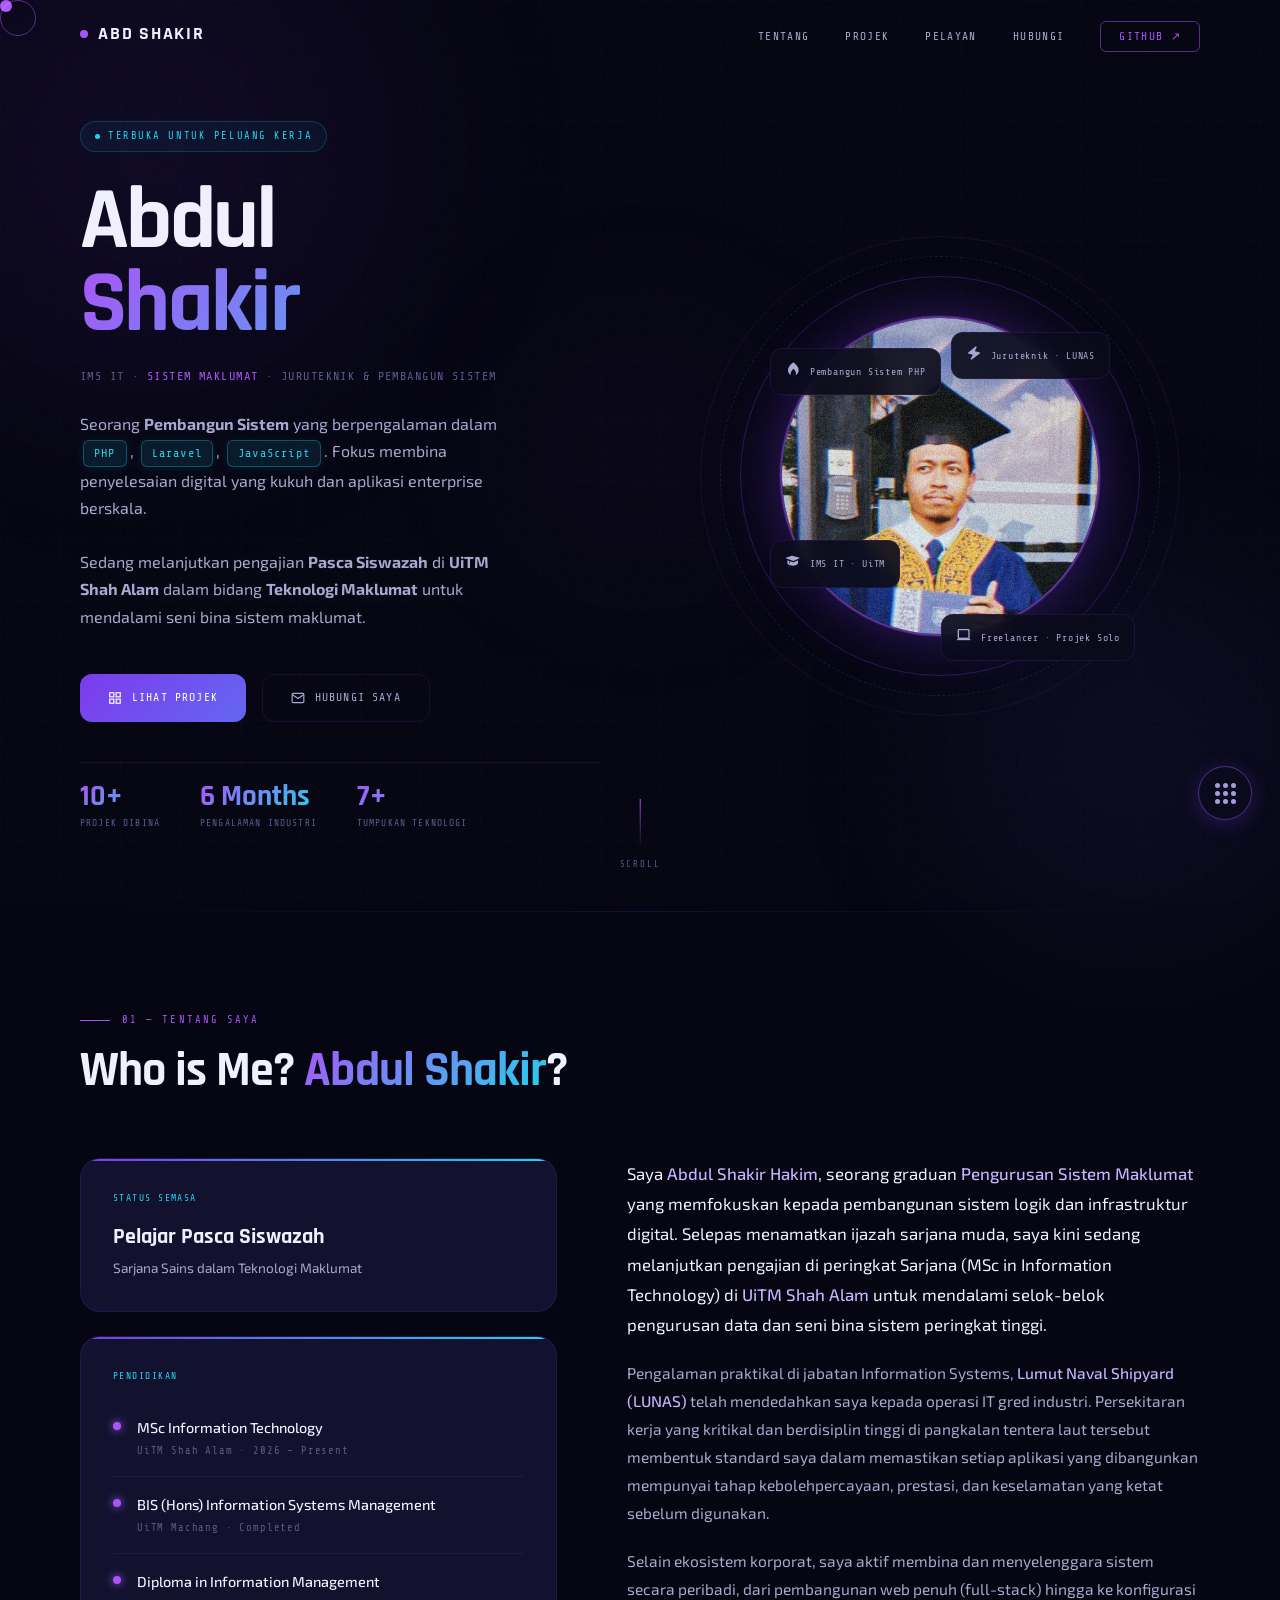
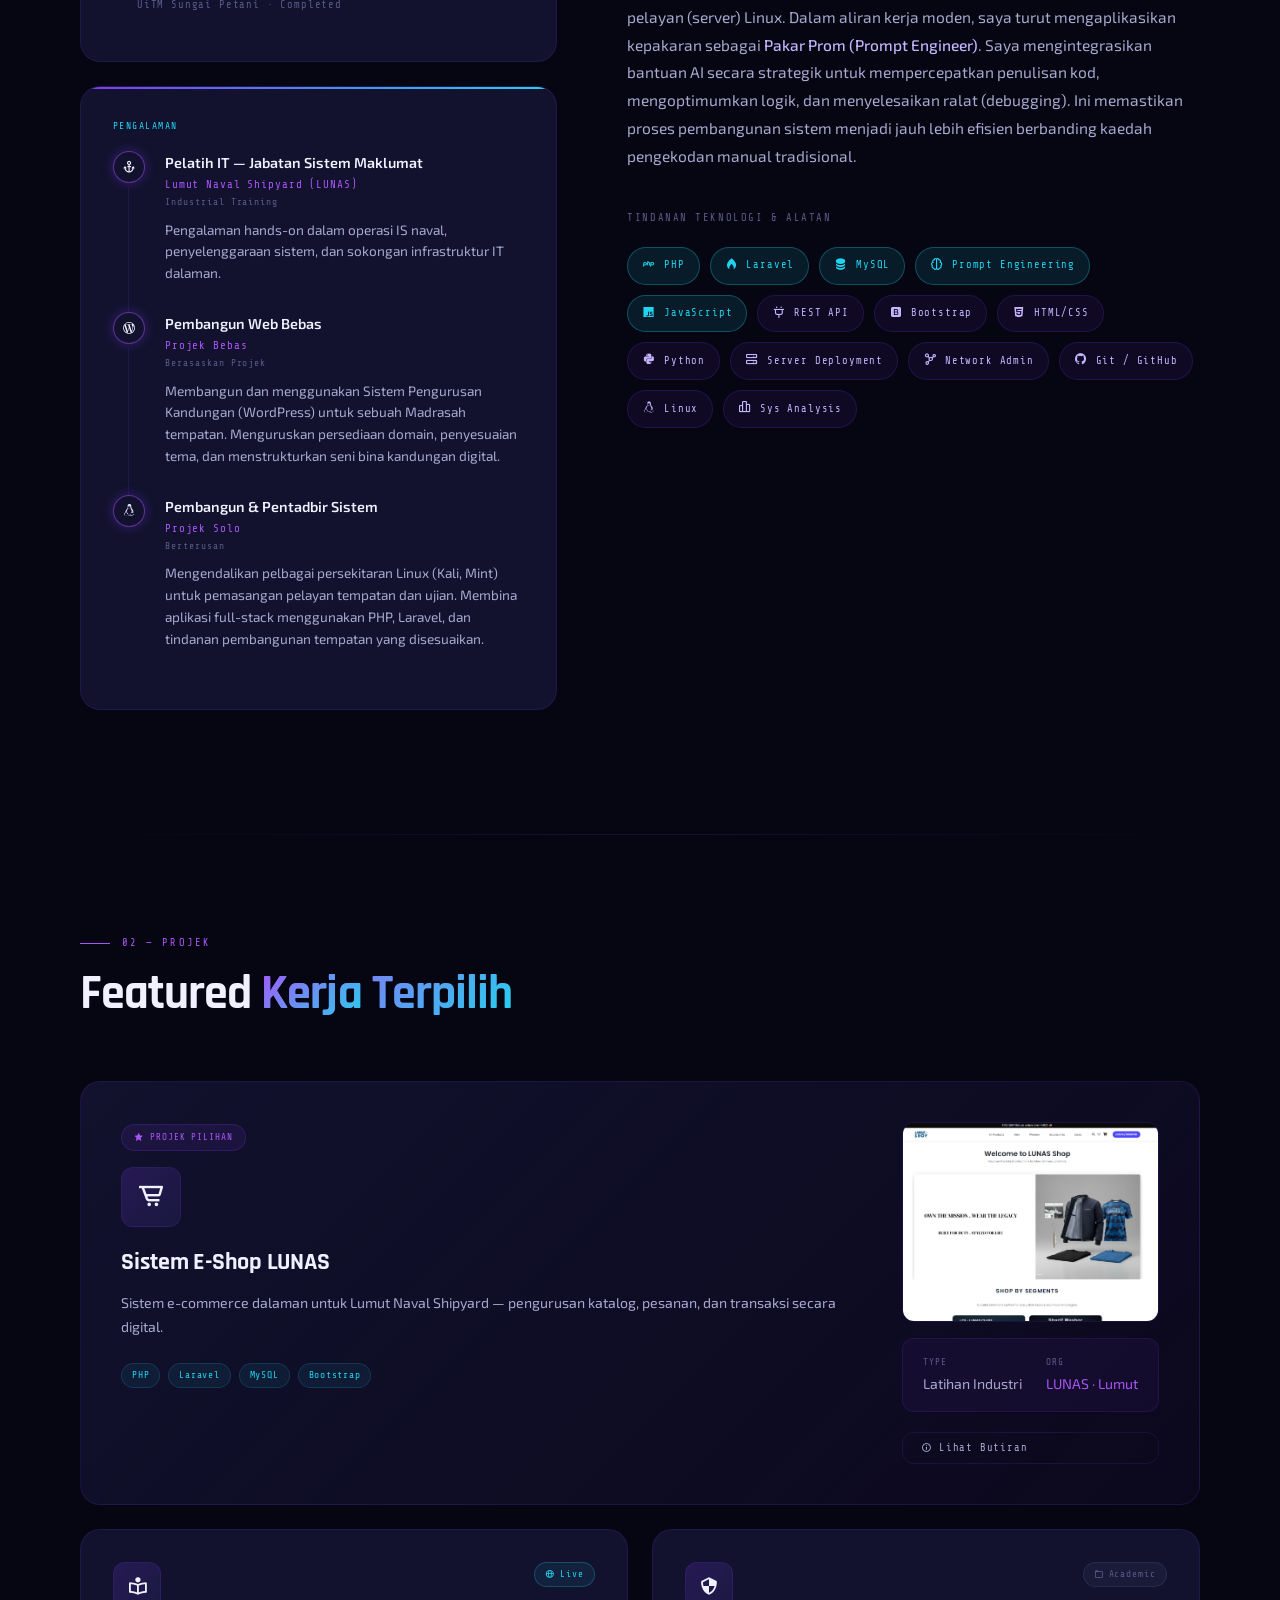
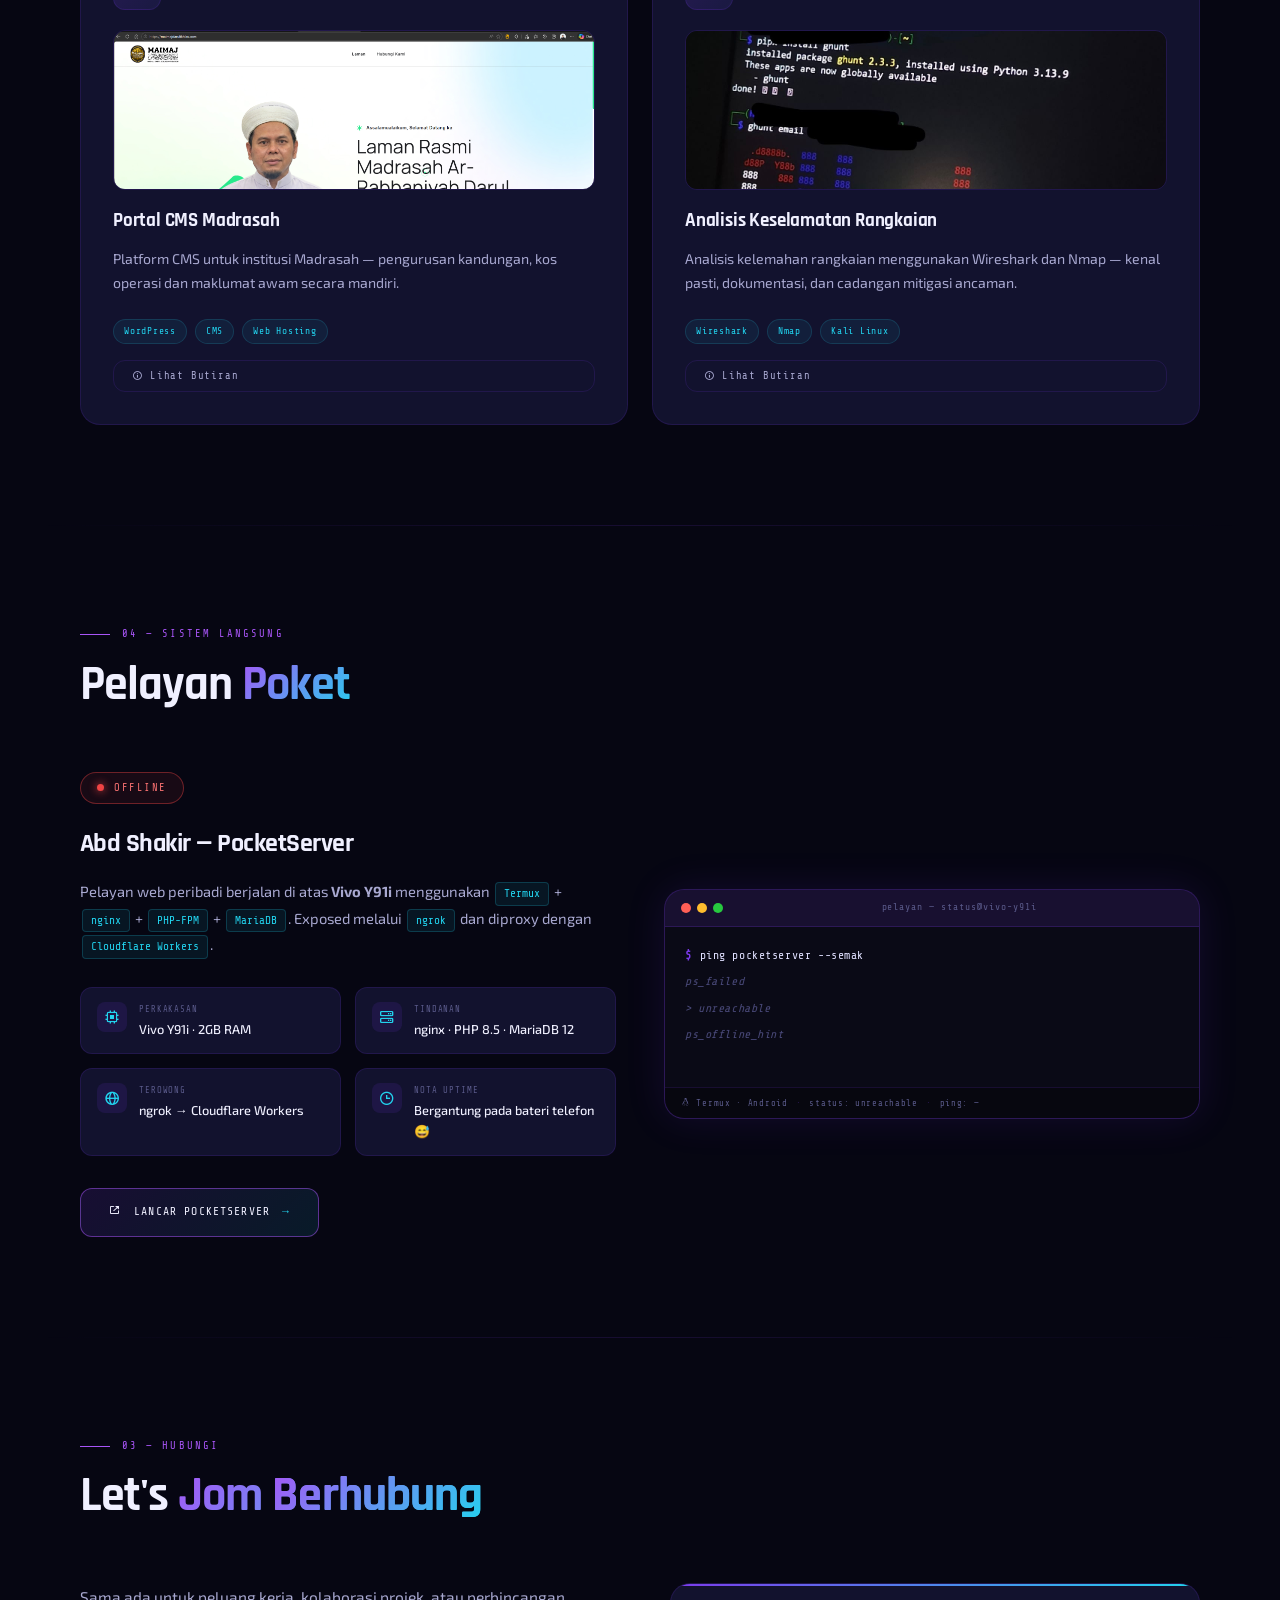
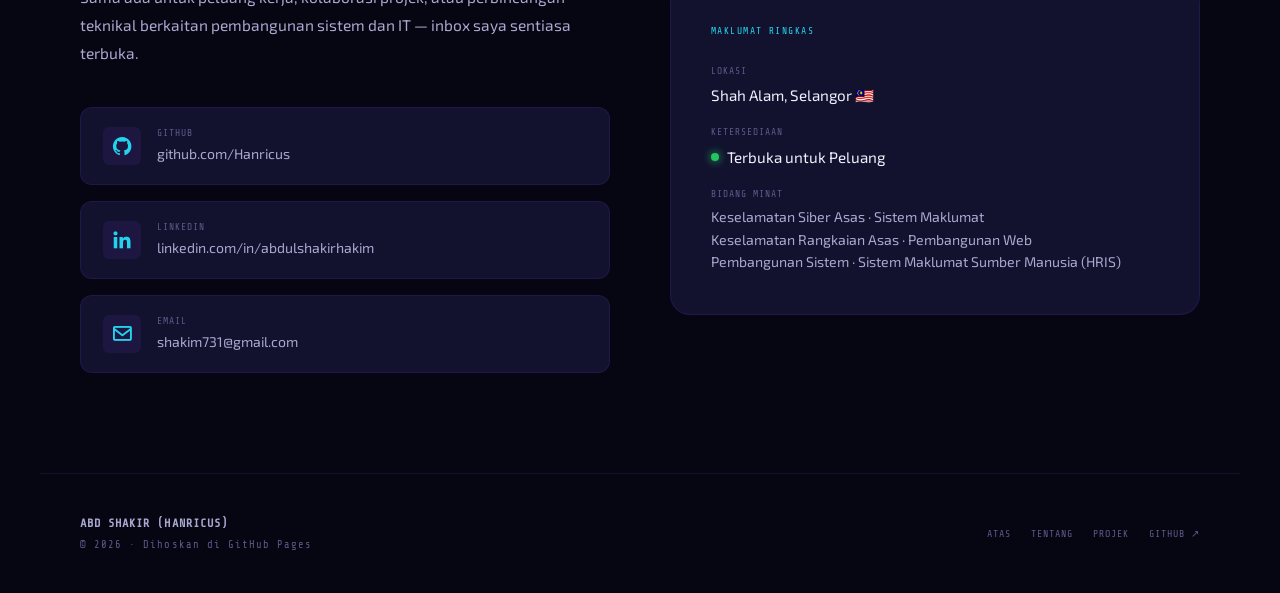
==== index - Copy.html @ 08332839 "at this point aku pun x tau dah HAHAHA" ====
<!DOCTYPE html>
<html lang="ms">
<head>
  <meta charset="UTF-8" />
  <meta name="viewport" content="width=device-width, initial-scale=1.0" />
  <meta name="description" content="Abd Shakir — MSc IT Graduate, Information Systems Management." />
  <meta name="theme-color" content="#7c3aed" />
  <title>Abd Shakir | Portfolio</title>

  <link rel="preconnect" href="https://fonts.googleapis.com" />
  <link rel="preconnect" href="https://fonts.gstatic.com" crossorigin />
  <link href="https://unpkg.com/boxicons@2.1.4/css/boxicons.min.css" rel="stylesheet" />
  <link rel="stylesheet" href="css/style.css" />
</head>
<body>

  <!-- Custom Cursor -->
  <div class="cursor" aria-hidden="true"></div>
  <div class="cursor-follower" aria-hidden="true"></div>

  <!-- Ambient Background -->
  <div class="bg-ambient" aria-hidden="true">
    <div class="orb orb-1"></div>
    <div class="orb orb-2"></div>
    <div class="orb orb-3"></div>
  </div>
  <div class="grid-lines" aria-hidden="true"></div>

  <!-- Particle Canvas -->
  <canvas id="particle-canvas"
          style="position:fixed;inset:0;pointer-events:none;z-index:0;opacity:0.6;"
          aria-hidden="true"></canvas>

  <div class="page-wrapper">

    <!-- ══ NAVIGATION ══ -->
    <nav class="navbar" role="navigation" aria-label="Main navigation">
      <div class="nav-inner">

        <a href="#hero" class="nav-logo" aria-label="Abd Shakir — Home">
          <span class="nav-logo-dot" aria-hidden="true"></span>
          ABD SHAKIR
        </a>

        <button class="hamburger" aria-label="Toggle navigation" aria-expanded="false">
          <span></span><span></span><span></span>
        </button>

        <ul class="nav-links" role="list">
          <li><a href="#about" data-i18n="nav_about">About</a></li>
          <li><a href="#projects" data-i18n="nav_projects">Projects</a></li>
          <li><a href="#server" data-i18n="nav_server">Server</a></li>
          <li><a href="#contact" data-i18n="nav_contact">Contact</a></li>
          <li>
            <a href="https://github.com/Hanricus"
               target="_blank"
               rel="noopener noreferrer"
               class="nav-cta">
              GitHub ↗
            </a>
          </li>
        </ul>

      </div>
    </nav>


    <!-- ══ HERO ══ -->
    <section id="hero" class="hero" aria-labelledby="hero-name">
      <div class="hero-content">

        <!-- Left -->
        <div class="hero-left">
          <div class="hero-tag">
            <span class="hero-tag-dot" aria-hidden="true"></span>
            <span data-i18n="hero_tag">Available for opportunities</span>
          </div>

          <h1 class="hero-name" id="hero-name">
            <span class="hero-name-first">Abdul</span>
            <span class="hero-name-last">Shakir</span>
          </h1>

          <p class="hero-title" data-i18n="hero_title">
            IMS IT · <span>Information Systems</span> · Technician &amp; System Developer
          </p>

          <p class="hero-desc" data-i18n="hero_desc">
            Dedicated <strong>System Developer</strong> specializing in
            <span class="hero-tech-tag">PHP</span>,
            <span class="hero-tech-tag">Laravel</span>,
            <span class="hero-tech-tag">JavaScript</span>.
            Focused on building robust digital solutions and scalable enterprise or any other applications.<br><br>
            Currently pursuing <strong>Postgraduate</strong> studies at <strong>UiTM Shah Alam</strong> in <strong>Information Technology</strong>
            to further expertise in strategic information architecture.
          </p>

          <div class="hero-actions">
            <a href="#projects" class="btn-primary">
              <svg width="14" height="14" viewBox="0 0 24 24" fill="none"
                   stroke="currentColor" stroke-width="2" aria-hidden="true">
                <rect x="3" y="3" width="7" height="7"/>
                <rect x="14" y="3" width="7" height="7"/>
                <rect x="14" y="14" width="7" height="7"/>
                <rect x="3" y="14" width="7" height="7"/>
              </svg>
              <span data-i18n="hero_btn_projects">View Projects</span>
            </a>
            <a href="#contact" class="btn-outline">
              <svg width="14" height="14" viewBox="0 0 24 24" fill="none"
                   stroke="currentColor" stroke-width="2" aria-hidden="true">
                <path d="M4 4h16c1.1 0 2 .9 2 2v12c0 1.1-.9 2-2 2H4c-1.1 0-2-.9-2-2V6c0-1.1.9-2 2-2z"/>
                <polyline points="22,6 12,13 2,6"/>
              </svg>
              <span data-i18n="hero_btn_contact">Let's Talk</span>
            </a>
          </div>

          <!-- Stats -->
          <div class="hero-stats">
            <div class="stat-item">
              <div class="stat-value" data-count="10" data-suffix="+">0</div>
              <div class="stat-label" data-i18n="stat_projects">Projects Built</div>
            </div>
            <div class="stat-item">
              <div class="stat-value" data-count="6" data-suffix=" Months">0</div>
              <div class="stat-label" data-i18n="stat_exp">Industry Exp.</div>
            </div>
            <div class="stat-item">
              <div class="stat-value" data-count="7" data-suffix="+">0</div>
              <div class="stat-label" data-i18n="stat_stacks">Tech Stacks</div>
            </div>
          </div>
        </div>

        <!-- Right — Avatar -->
        <div class="hero-right" aria-hidden="true">
          <div class="avatar-wrapper">

            <div class="avatar-glow"></div>
            <div class="avatar-rings">
              <div class="avatar-ring avatar-ring-1"></div>
              <div class="avatar-ring avatar-ring-2"></div>
              <div class="avatar-ring avatar-ring-3"></div>
            </div>

            <div class="avatar-frame">
              <img src="images/Shakir.jpg" alt="Abd Shakir" class="avatar-img" />
            </div>

            <div class="avatar-badge badge-top-right">
              <span class="avatar-badge-icon"><i class="bx bxs-zap"></i></span>
              <span data-i18n="badge_technician">Technician · LUNAS</span>
            </div>
            <div class="avatar-badge badge-bottom-left">
              <span class="avatar-badge-icon"><i class="bx bxs-graduation"></i></span>
              <span data-i18n="badge_education">IMS IT · UiTM</span>
            </div>
            <div class="avatar-badge badge-bottom-right">
              <span class="avatar-badge-icon"><i class="bx bx-laptop"></i></span>
              <span data-i18n="badge_freelancer">Freelancer · Solo Projects</span>
            </div>
            <div class="avatar-badge badge-top-left">
              <span class="avatar-badge-icon"><i class="bx bxs-flame"></i></span>
              <span data-i18n="badge_dev">PHP System Dev</span>
            </div>

          </div>
        </div>

      </div>

      <!-- Scroll cue -->
      <div class="scroll-indicator" aria-hidden="true">
        <div class="scroll-line"></div>
        <span class="scroll-text">Scroll</span>
      </div>
    </section>


    <!-- ══ ABOUT ══ -->
    <div class="divider" aria-hidden="true"></div>

    <section id="about" class="section" aria-labelledby="about-title">
      <div class="section-header reveal">
        <div class="section-tag" data-i18n="section_about_tag">01 — About Me</div>
        <h2 class="section-title" id="about-title">
          Who is Me? <span data-i18n="section_about_title">Abdul Shakir</span>?
        </h2>
      </div>

      <div class="about-grid">

        <!-- Identity & Education -->
        <div class="about-identity reveal reveal-delay-1">

          <div class="identity-card">
            <div class="identity-label" data-i18n="about_status_label">Current Status</div>
            <div class="identity-value" data-i18n="about_status_value">Postgraduate Student</div>
            <div class="identity-sub" data-i18n="about_status_sub">Master of Science in Information Technology</div>
          </div>

          <div class="identity-card">
            <div class="identity-label" data-i18n="about_edu_label">Education</div>
            <ul class="edu-list">
              <li class="edu-item">
                <div class="edu-dot"></div>
                <div>
                  <div class="edu-degree">MSc Information Technology</div>
                  <div class="edu-school">UiTM Shah Alam · 2026 – Present</div>
                </div>
              </li>
              <li class="edu-item">
                <div class="edu-dot"></div>
                <div>
                  <div class="edu-degree">BIS (Hons) Information Systems Management</div>
                  <div class="edu-school">UiTM Machang · Completed</div>
                </div>
              </li>
              <li class="edu-item">
                <div class="edu-dot"></div>
                <div>
                  <div class="edu-degree">Diploma in Information Management</div>
                  <div class="edu-school">UiTM Sungai Petani · Completed</div>
                </div>
              </li>
            </ul>
          </div>

          <!-- Experience -->
          <div class="identity-card">
            <div class="identity-label" data-i18n="about_exp_label">Experience</div>

            <div class="exp-item">
              <div class="exp-icon-wrap"><i class="bx bx-anchor"></i></div>
              <div class="exp-content">
                <div class="exp-role" data-i18n="exp1_role">IT Intern — Information Systems Dept.</div>
                <div class="exp-company">Lumut Naval Shipyard (LUNAS)</div>
                <div class="exp-duration">Industrial Training</div>
                <div class="exp-desc" data-i18n="exp1_desc">
                  Hands-on experience in naval IS operations, system maintenance, and internal IT infrastructure support.
                </div>
              </div>
            </div>

            <div class="exp-item">
              <div class="exp-icon-wrap"><i class="bx bxl-wordpress"></i></div>
              <div class="exp-content">
                <div class="exp-role" data-i18n="exp2_role">Freelance Web Developer</div>
                <div class="exp-company" data-i18n="exp2_company">Independent Project</div>
                <div class="exp-duration" data-i18n="exp2_duration">Project-Based</div>
                <div class="exp-desc" data-i18n="exp2_desc">
                  Developed and deployed a Content Management System (WordPress) for a local Madrasah. Managed domain setup, theme customization, and structured the digital content architecture.
                </div>
              </div>
            </div>

            <div class="exp-item">
              <div class="exp-icon-wrap"><i class="bx bxl-tux"></i></div>
              <div class="exp-content">
                <div class="exp-role" data-i18n="exp3_role">System Developer &amp; Administrator</div>
                <div class="exp-company" data-i18n="exp3_company">Solo Projects</div>
                <div class="exp-duration" data-i18n="exp3_duration">Continuous</div>
                <div class="exp-desc" data-i18n="exp3_desc">
                  Operated various Linux environments (Kali, Mint) for local server deployment and testing. Built full-stack applications utilizing PHP, Laravel, and customized local development stacks.
                </div>
              </div>
            </div>

          </div>

        </div>

        <!-- Text & Skills -->
        <div class="about-text reveal reveal-delay-2">
          <p data-i18n="about_p1">
            Saya <strong>Abdul Shakir Hakim</strong>, seorang graduan <strong>Pengurusan Sistem Maklumat</strong> yang memfokuskan kepada pembangunan sistem logik dan infrastruktur digital. Selepas menamatkan ijazah sarjana muda, saya kini sedang melanjutkan pengajian di peringkat Sarjana (MSc in Information Technology) di <strong>UiTM Shah Alam</strong> untuk mendalami selok-belok pengurusan data dan seni bina sistem peringkat tinggi.
          </p>
          <p data-i18n="about_p2">
            Pengalaman praktikal di jabatan Information Systems, <strong>Lumut Naval Shipyard (LUNAS)</strong> telah mendedahkan saya kepada operasi IT gred industri. Persekitaran kerja yang kritikal dan berdisiplin tinggi di pangkalan tentera laut tersebut membentuk standard saya dalam memastikan setiap aplikasi yang dibangunkan mempunyai tahap kebolehpercayaan, prestasi, dan keselamatan yang ketat sebelum digunakan.
          </p>
          <p data-i18n="about_p3">
            Selain ekosistem korporat, saya aktif membina dan menyelenggara sistem secara peribadi, dari pembangunan web penuh (full-stack) hingga ke konfigurasi pelayan (server) Linux. Dalam aliran kerja moden, saya turut mengaplikasikan kepakaran sebagai <strong>Pakar Prom (Prompt Engineer)</strong>. Saya mengintegrasikan bantuan AI secara strategik untuk mempercepatkan penulisan kod, mengoptimumkan logik, dan menyelesaikan ralat (debugging). Ini memastikan proses pembangunan sistem menjadi jauh lebih efisien berbanding kaedah pengekodan manual tradisional.
          </p>

          <div class="skills-block">
            <div class="skills-title" data-i18n="skills_title">Tech Stack &amp; Tools</div>
            <div class="skills-grid">
              <span class="skill-pill highlight" data-level="89" data-desc="Native backend coding, session handling, form processing, dan troubleshooting guna error_reporting."><span class="skill-pill-icon"><i class="bx bxl-php"></i></span>PHP</span>
              <span class="skill-pill highlight" data-level="85" data-desc="MVC architecture, routing, migrations, dan debugging sistem secara terperinci membaca fail laravel.log."><span class="skill-pill-icon"><i class="bx bxs-flame"></i></span>Laravel</span>
              <span class="skill-pill highlight" data-level="82" data-desc="Table design, raw SQL queries, pengurusan phpMyAdmin, dan penyelesaian isu database connection."><span class="skill-pill-icon"><i class="bx bxs-data"></i></span>MySQL</span>
              <span class="skill-pill highlight" data-level="90" data-desc="Menggunakan AI untuk menjana kod, mencari punca ralat (debugging), dan mempercepatkan proses development."><span class="skill-pill-icon"><i class="bx bx-brain"></i></span>Prompt Engineering</span>
              <span class="skill-pill highlight" data-level="67" data-desc="Client-side scripting, form validation, AJAX, dan debug ralat DOM melalui browser console."><span class="skill-pill-icon"><i class="bx bxl-javascript"></i></span>JavaScript</span>
              <span class="skill-pill" data-level="54" data-desc="Test endpoint guna Postman, handle output JSON, dan troubleshoot isu API connection/response."><span class="skill-pill-icon"><i class="bx bx-plug"></i></span>REST API</span>
              <span class="skill-pill" data-level="72" data-desc="Rapid UI prototyping guna grid system, pre-built components, dan override default class CSS."><span class="skill-pill-icon"><i class="bx bxl-bootstrap"></i></span>Bootstrap</span>
              <span class="skill-pill" data-level="80" data-desc="Page structuring, UI styling, dan selesaikan masalah layout website menggunakan Inspect Element."><span class="skill-pill-icon"><i class="bx bxl-html5"></i></span>HTML/CSS</span>
              <span class="skill-pill" data-level="66" data-desc="Basic scripting untuk simple automation, data handling, dan menyelesaikan syntax errors."><span class="skill-pill-icon"><i class="bx bxl-python"></i></span>Python</span>
              <span class="skill-pill" data-level="70" data-desc="Manage hosting (cPanel/FTP), setup live database, upload file projek, dan fix live server error."><span class="skill-pill-icon"><i class="bx bx-server"></i></span>Server Deployment</span>
              <span class="skill-pill" data-level="68" data-desc="Physical setup (crimping kabel RJ45), guna network cable tester, ping test, dan troubleshoot LAN/IP."><span class="skill-pill-icon"><i class="bx bx-network-chart"></i></span>Network Admin</span>
              <span class="skill-pill" data-level="76" data-desc="Push/pull code, clone repo projek, urus branch, dan track sejarah perubahan kod sistem."><span class="skill-pill-icon"><i class="bx bxl-github"></i></span>Git / GitHub</span>
              <span class="skill-pill" data-level="33" data-desc="Navigasi CLI (Kali/Mint), urus file permissions (chmod), run command asas, dan semak system logs."><span class="skill-pill-icon"><i class="bx bxl-tux"></i></span>Linux</span>
              <span class="skill-pill" data-level="61" data-desc="Kumpul requirement, sketch system flow, dan rancang struktur asas database sebelum mula coding."><span class="skill-pill-icon"><i class="bx bx-bar-chart-alt-2"></i></span>Sys Analysis</span>
            </div>

            <div class="skill-detail" id="skill-detail" aria-live="polite">
              <div class="skill-detail-header">
                <span class="skill-detail-name" id="skill-detail-name"></span>
                <span class="skill-detail-pct" id="skill-detail-pct"></span>
              </div>
              <div class="skill-bar-track">
                <div class="skill-bar-fill" id="skill-bar-fill"></div>
              </div>
              <p class="skill-detail-desc" id="skill-detail-desc"></p>
            </div>
          </div>
        </div>

      </div>
    </section>


    <!-- ══ PROJECTS ══ -->
    <div class="divider" aria-hidden="true"></div>

    <section id="projects" class="section" aria-labelledby="projects-title">
      <div class="section-header reveal">
        <div class="section-tag" data-i18n="section_projects_tag">02 — Projects</div>
        <h2 class="section-title" id="projects-title">Featured <span data-i18n="section_projects_title">Work</span></h2>
      </div>

      <div class="projects-grid">

        <!-- Featured: LUNAS -->
        <article class="project-card featured reveal" data-project="lunas">
          <div class="featured-left">
            <div class="featured-badge" data-i18n="featured_badge">
              <i class="bx bxs-star"></i> Featured Project
            </div>
            <div class="project-header" style="margin-bottom:16px">
              <div class="project-icon" style="font-size:1.8rem">
                <i class="bx bx-cart-alt"></i>
              </div>
            </div>
            <h3 class="project-title" data-i18n="proj_lunas_title">LUNAS E-Shop System</h3>
            <p class="project-desc" data-i18n="proj_lunas_desc">
              Sistem e-commerce dalaman untuk Lumut Naval Shipyard — pengurusan katalog, pesanan, dan transaksi secara digital.
            </p>
            <div class="project-tags">
              <span class="tag">PHP</span>
              <span class="tag">Laravel</span>
              <span class="tag">MySQL</span>
              <span class="tag">Bootstrap</span>
            </div>
          </div>
          <div class="featured-right">
            <div class="project-image-wrapper">
              <img src="images/lunas-eshop.png" alt="LUNAS E-Shop screenshot" class="project-screenshot" loading="lazy" />
            </div>
            <div class="proj-meta-box">
              <div class="proj-meta-item">
                <span class="proj-meta-label">Type</span>
                <span class="proj-meta-val" data-i18n="proj_lunas_meta_type">Industrial Internship</span>
              </div>
              <div class="proj-meta-item">
                <span class="proj-meta-label">Org</span>
                <span class="proj-meta-val" style="color:var(--accent-purple)" data-i18n="proj_lunas_meta_org">LUNAS · Lumut</span>
              </div>
            </div>
            <button class="proj-detail-btn" data-project="lunas" type="button">
              <i class="bx bx-info-circle"></i>
              <span data-i18n="proj_detail_btn">View Details</span>
            </button>
          </div>
        </article>

        <!-- Madrasah -->
        <article class="project-card reveal reveal-delay-1" data-project="madrasah">
          <div class="project-header">
            <div class="project-icon"><i class="bx bx-book-reader"></i></div>
            <span class="proj-status online"><i class="bx bx-globe"></i> Live</span>
          </div>
          <div class="project-image-wrapper-small">
            <img src="images/madrasah-melaka.png" alt="Madrasah CMS Portal screenshot" class="project-screenshot" loading="lazy" />
          </div>
          <h3 class="project-title" data-i18n="proj_madrasah_title">Madrasah CMS Portal</h3>
          <p class="project-desc" data-i18n="proj_madrasah_desc">
            Platform CMS untuk institusi Madrasah — pengurusan kandungan, kos operasi dan maklumat awam secara mandiri.
          </p>
          <div class="project-tags">
            <span class="tag">WordPress</span>
            <span class="tag">CMS</span>
            <span class="tag">Web Hosting</span>
          </div>
          <button class="proj-detail-btn" data-project="madrasah" type="button" style="margin-top:16px">
            <i class="bx bx-info-circle"></i>
            <span data-i18n="proj_detail_btn">View Details</span>
          </button>
        </article>

        <!-- Network Security -->
        <article class="project-card reveal reveal-delay-2" data-project="netsec">
          <div class="project-header">
            <div class="project-icon"><i class="bx bx-shield-quarter"></i></div>
            <span class="proj-status offline"><i class="bx bx-folder"></i> Academic</span>
          </div>
          <div class="project-image-wrapper-small">
            <img src="images/linux1.jpg" alt="Network Security Analysis screenshot" class="project-screenshot" loading="lazy" />
          </div>
          <h3 class="project-title" data-i18n="proj_netsec_title">Network Security Analysis</h3>
          <p class="project-desc" data-i18n="proj_netsec_desc">
            Analisis kelemahan rangkaian menggunakan Wireshark dan Nmap — kenal pasti, dokumentasi, dan cadangan mitigasi ancaman.
          </p>
          <div class="project-tags">
            <span class="tag">Wireshark</span>
            <span class="tag">Nmap</span>
            <span class="tag">Kali Linux</span>
          </div>
          <button class="proj-detail-btn" data-project="netsec" type="button" style="margin-top:16px">
            <i class="bx bx-info-circle"></i>
            <span data-i18n="proj_detail_btn">View Details</span>
          </button>
        </article>

      </div>
    </section>


    <!-- ══ PROJECT MODAL ══ -->
    <div id="proj-modal" class="proj-modal-overlay" role="dialog" aria-modal="true" aria-labelledby="modal-title">
      <div class="proj-modal-box">
        <button class="proj-modal-close" id="proj-modal-close" type="button" aria-label="Close modal">
          <i class="bx bx-x"></i>
        </button>

        <div class="proj-modal-header">
          <div class="proj-modal-icon" id="modal-icon"></div>
          <div>
            <div class="proj-modal-badge" id="modal-badge"></div>
            <h3 class="proj-modal-title" id="modal-title"></h3>
            <div class="proj-modal-org" id="modal-org"></div>
          </div>
        </div>

        <!-- Image Slider -->
        <div class="proj-slider-wrap">
          <div class="proj-slider" id="proj-slider"></div>
          <button class="proj-slider-btn prev" id="slider-prev" type="button" aria-label="Previous image">
            <i class="bx bx-chevron-left"></i>
          </button>
          <button class="proj-slider-btn next" id="slider-next" type="button" aria-label="Next image">
            <i class="bx bx-chevron-right"></i>
          </button>
          <div class="proj-slider-dots" id="slider-dots"></div>
        </div>

        <p class="proj-modal-desc" id="modal-desc"></p>
        <div class="proj-modal-tags" id="modal-tags"></div>
        <div class="proj-modal-links" id="modal-links"></div>
      </div>
    </div>

    <!-- ══ POCKET SERVER ══ -->
    <div class="divider" aria-hidden="true"></div>

    <section id="server" class="section" aria-labelledby="server-title">
      <div class="section-header reveal">
        <div class="section-tag" data-i18n="section_server_tag">04 — Live System</div>
        <h2 class="section-title" id="server-title" data-i18n="section_server_title">Pocket <span>Server</span></h2>
      </div>

      <div class="pocketserver-wrapper reveal reveal-delay-1">

        <!-- Left: Info -->
        <div class="pocketserver-info">
          <div class="pocketserver-badge">
            <span class="ps-badge-dot" id="ps-dot" aria-hidden="true"></span>
            <span class="ps-badge-text" id="ps-status-label">Checking...</span>
          </div>

          <h3 class="pocketserver-title">Abd Shakir — PocketServer</h3>
          <p class="pocketserver-desc" data-i18n="ps_desc">
            Personal web server berjalan di atas <strong>Vivo Y91i</strong> menggunakan
            <span class="ps-tag">Termux</span> +
            <span class="ps-tag">nginx</span> +
            <span class="ps-tag">PHP-FPM</span> +
            <span class="ps-tag">MariaDB</span>.
            Exposed melalui <span class="ps-tag">ngrok</span> dan diproxy dengan <span class="ps-tag">Cloudflare Workers</span>.
          </p>

          <div class="pocketserver-specs">
            <div class="ps-spec-item">
              <div class="ps-spec-icon"><i class="bx bx-chip"></i></div>
              <div>
                <div class="ps-spec-label" data-i18n="ps_spec_hardware_label">Hardware</div>
                <div class="ps-spec-val" data-i18n="ps_spec_hardware_val">Vivo Y91i · 2GB RAM</div>
              </div>
            </div>
            <div class="ps-spec-item">
              <div class="ps-spec-icon"><i class="bx bx-server"></i></div>
              <div>
                <div class="ps-spec-label" data-i18n="ps_spec_stack_label">Stack</div>
                <div class="ps-spec-val" data-i18n="ps_spec_stack_val">nginx · PHP 8.5 · MariaDB 12</div>
              </div>
            </div>
            <div class="ps-spec-item">
              <div class="ps-spec-icon"><i class="bx bx-globe"></i></div>
              <div>
                <div class="ps-spec-label" data-i18n="ps_spec_tunnel_label">Tunnel</div>
                <div class="ps-spec-val" data-i18n="ps_spec_tunnel_val">ngrok → Cloudflare Workers</div>
              </div>
            </div>
            <div class="ps-spec-item">
              <div class="ps-spec-icon"><i class="bx bx-time"></i></div>
              <div>
                <div class="ps-spec-label" data-i18n="ps_spec_uptime_label">Uptime Note</div>
                <div class="ps-spec-val" data-i18n="ps_spec_uptime_val">Depends on phone battery 😅</div>
              </div>
            </div>
          </div>

          <a href="https://steep-bread-aef1.shakim731.workers.dev"
             target="_blank"
             rel="noopener noreferrer"
             class="ps-launch-btn"
             id="ps-launch-btn">
            <span class="ps-launch-icon"><i class="bx bx-link-external"></i></span>
            <span data-i18n="ps_launch_btn">Launch PocketServer</span>
            <span class="ps-launch-arrow">→</span>
          </a>
        </div>

        <!-- Right: Terminal Preview -->
        <div class="pocketserver-terminal reveal reveal-delay-2">
          <div class="ps-terminal-bar">
            <div class="ps-terminal-dots">
              <span class="ps-tdot red"></span>
              <span class="ps-tdot yellow"></span>
              <span class="ps-tdot green"></span>
            </div>
            <div class="ps-terminal-title" data-i18n="ps_terminal_title">server — status@vivo-y91i</div>
          </div>
          <div class="ps-terminal-body" id="ps-terminal-body">
            <div class="ps-line">
              <span class="ps-prompt">$</span>
              <span class="ps-cmd" data-i18n="ps_terminal_cmd">ping pocketserver --check</span>
            </div>
            <div class="ps-line ps-line-wait" id="ps-line-checking">
              <span class="ps-comment" data-i18n="ps_terminal_checking"># checking connection...</span>
              <span class="ps-blink">▋</span>
            </div>
            <div class="ps-line ps-result hidden" id="ps-line-result"></div>
            <div class="ps-line ps-meta hidden" id="ps-line-meta"></div>
            <div class="ps-line ps-hint hidden" id="ps-line-hint">
              <span class="ps-comment" data-i18n="ps_visit_hint"># press enter to visit →</span>
            </div>
          </div>
          <div class="ps-terminal-footer">
            <span class="ps-tf-item"><i class="bx bxl-tux"></i> Termux · Android</span>
            <span class="ps-tf-sep">·</span>
            <span class="ps-tf-item" id="ps-tf-uptime">uptime: —</span>
            <span class="ps-tf-sep">·</span>
            <span class="ps-tf-item" id="ps-tf-ping">ping: —</span>
          </div>
        </div>

      </div>
    </section>

    <style>
    .pocketserver-wrapper {
      display: grid;
      grid-template-columns: 1fr 1fr;
      gap: 48px;
      align-items: center;
    }
    .pocketserver-badge {
      display: inline-flex;
      align-items: center;
      gap: 10px;
      font-family: var(--font-mono);
      font-size: 0.65rem;
      letter-spacing: 0.15em;
      text-transform: uppercase;
      padding: 7px 16px;
      border-radius: 100px;
      border: 1px solid rgba(34,211,238,0.25);
      background: rgba(34,211,238,0.06);
      color: var(--text-muted);
      margin-bottom: 20px;
      width: fit-content;
      transition: color 0.3s ease, border-color 0.3s ease, background 0.3s ease;
    }
    .pocketserver-badge.online {
      border-color: rgba(34,197,94,0.4);
      background: rgba(34,197,94,0.08);
      color: #4ade80;
    }
    .pocketserver-badge.offline {
      border-color: rgba(239,68,68,0.4);
      background: rgba(239,68,68,0.08);
      color: #f87171;
    }
    .ps-badge-dot {
      width: 7px; height: 7px;
      border-radius: 50%;
      background: var(--text-muted);
      flex-shrink: 0;
      transition: background 0.3s ease, box-shadow 0.3s ease;
    }
    .pocketserver-badge.online .ps-badge-dot {
      background: #22c55e;
      box-shadow: 0 0 8px #22c55e;
      animation: pulse-dot 2s infinite;
    }
    .pocketserver-badge.offline .ps-badge-dot {
      background: #ef4444;
      box-shadow: 0 0 8px #ef4444;
    }
    .pocketserver-title {
      font-family: var(--font-display);
      font-size: 1.6rem;
      font-weight: 700;
      color: var(--text-primary);
      letter-spacing: -0.02em;
      margin-bottom: 14px;
    }
    .pocketserver-desc {
      color: var(--text-secondary);
      font-size: 0.92rem;
      line-height: 1.75;
      margin-bottom: 28px;
    }
    .ps-tag {
      display: inline-block;
      font-family: var(--font-mono);
      font-size: 0.7rem;
      color: var(--accent-cyan);
      background: rgba(34,211,238,0.08);
      border: 1px solid rgba(34,211,238,0.2);
      padding: 1px 8px;
      border-radius: 4px;
      margin: 0 2px;
    }
    .pocketserver-specs {
      display: grid;
      grid-template-columns: 1fr 1fr;
      gap: 14px;
      margin-bottom: 32px;
    }
    .ps-spec-item {
      display: flex;
      align-items: flex-start;
      gap: 12px;
      background: var(--bg-card);
      border: 1px solid var(--border-subtle);
      border-radius: var(--radius-md);
      padding: 14px 16px;
    }
    .ps-spec-icon {
      width: 30px; height: 30px;
      background: rgba(124,58,237,0.12);
      border-radius: 8px;
      display: flex;
      align-items: center;
      justify-content: center;
      font-size: 1rem;
      color: var(--accent-cyan);
      flex-shrink: 0;
    }
    .ps-spec-label {
      font-family: var(--font-mono);
      font-size: 0.55rem;
      letter-spacing: 0.1em;
      text-transform: uppercase;
      color: var(--text-muted);
      margin-bottom: 3px;
    }
    .ps-spec-val {
      font-size: 0.8rem;
      color: var(--text-primary);
      font-weight: 500;
    }
    .ps-launch-btn {
      display: inline-flex;
      align-items: center;
      gap: 12px;
      background: linear-gradient(135deg, rgba(124,58,237,0.15), rgba(34,211,238,0.1));
      border: 1px solid var(--border-active);
      color: var(--text-primary);
      font-family: var(--font-mono);
      font-size: 0.72rem;
      letter-spacing: 0.1em;
      text-transform: uppercase;
      text-decoration: none;
      padding: 14px 28px;
      border-radius: var(--radius-md);
      position: relative;
      overflow: hidden;
      transition: transform 0.3s ease, box-shadow 0.3s ease;
    }
    .ps-launch-btn:hover {
      transform: translateY(-2px);
      box-shadow: 0 8px 30px rgba(124,58,237,0.35);
    }
    .ps-launch-arrow {
      color: var(--accent-cyan);
      transition: transform 0.3s ease;
    }
    .ps-launch-btn:hover .ps-launch-arrow { transform: translateX(4px); }
    .pocketserver-terminal {
      background: #0a0a16;
      border: 1px solid rgba(124,58,237,0.3);
      border-radius: var(--radius-lg);
      overflow: hidden;
      box-shadow: 0 0 40px rgba(124,58,237,0.12);
    }
    .ps-terminal-bar {
      background: rgba(124,58,237,0.12);
      border-bottom: 1px solid rgba(124,58,237,0.2);
      padding: 10px 16px;
      display: flex;
      align-items: center;
      gap: 12px;
    }
    .ps-terminal-dots { display: flex; gap: 6px; }
    .ps-tdot { width: 10px; height: 10px; border-radius: 50%; }
    .ps-tdot.red    { background: #ff5f56; }
    .ps-tdot.yellow { background: #ffbd2e; }
    .ps-tdot.green  { background: #27c93f; }
    .ps-terminal-title {
      font-family: var(--font-mono);
      font-size: 0.6rem;
      letter-spacing: 0.1em;
      color: var(--text-muted);
      flex: 1;
      text-align: center;
    }
    .ps-terminal-body {
      padding: 20px 20px 16px;
      min-height: 160px;
      display: flex;
      flex-direction: column;
      gap: 8px;
    }
    .ps-line {
      font-family: var(--font-mono);
      font-size: 0.72rem;
      letter-spacing: 0.05em;
      display: flex;
      align-items: center;
      gap: 8px;
    }
    .ps-line.hidden { display: none; }
    .ps-prompt { color: #7c3aed; font-weight: 700; }
    .ps-cmd    { color: #e0e0ff; }
    .ps-comment { color: #4a4a7a; font-style: italic; }
    .ps-blink {
      color: var(--accent-cyan);
      animation: ps-blink-anim 1s step-end infinite;
    }
    @keyframes ps-blink-anim {
      0%, 100% { opacity: 1; }
      50%       { opacity: 0; }
    }
    .ps-result.online  { color: #4ade80; }
    .ps-result.offline { color: #f87171; }
    .ps-meta  { color: #a78bfa; }
    .ps-hint  { color: #4a4a7a; }
    .ps-terminal-footer {
      background: rgba(0,0,0,0.3);
      border-top: 1px solid rgba(124,58,237,0.15);
      padding: 8px 16px;
      display: flex;
      align-items: center;
      gap: 8px;
      font-family: var(--font-mono);
      font-size: 0.55rem;
      letter-spacing: 0.08em;
      color: var(--text-muted);
    }
    .ps-tf-sep { color: rgba(124,58,237,0.4); }
    @media (max-width: 900px) {
      .pocketserver-wrapper { grid-template-columns: 1fr; gap: 32px; }
    }
    @media (max-width: 600px) {
      .pocketserver-specs { grid-template-columns: 1fr; }
    }
    </style>

    <script>
    (function initPocketServerStatus() {
      const WORKER_URL = 'https://steep-bread-aef1.shakim731.workers.dev';
      const badge      = document.querySelector('.pocketserver-badge');
      const labelEl    = document.getElementById('ps-status-label');
      const lineCheck  = document.getElementById('ps-line-checking');
      const lineResult = document.getElementById('ps-line-result');
      const lineMeta   = document.getElementById('ps-line-meta');
      const lineHint   = document.getElementById('ps-line-hint');
      const tfUptime   = document.getElementById('ps-tf-uptime');
      const tfPing     = document.getElementById('ps-tf-ping');

      // Get translated string from current lang data (fallback to EN)
      function t(key) {
        const lang = localStorage.getItem('portfolio-lang') || 'ms';
        const data = window.__LANG_DATA__ && window.__LANG_DATA__[lang];
        return (data && data[key]) || key;
      }

      async function checkStatus() {
        const t0 = Date.now();
        try {
          const controller = new AbortController();
          const timeout = setTimeout(() => controller.abort(), 8000);
          const res = await fetch(WORKER_URL, { method: 'GET', signal: controller.signal, cache: 'no-store' });
          clearTimeout(timeout);
          const ping = Date.now() - t0;
          res.status < 500 ? setOnline(ping, res.status) : setOffline('server returned ' + res.status);
        } catch (e) {
          setOffline(e.name === 'AbortError' ? 'timeout after 8s' : 'unreachable');
        }
      }

      function setOnline(ping, status) {
        badge.classList.add('online'); badge.classList.remove('offline');
        labelEl.textContent = 'Online';
        tfPing.textContent   = 'ping: ' + ping + 'ms';
        tfUptime.textContent = 'status: HTTP ' + status;
        lineCheck.classList.add('hidden');
        lineResult.classList.remove('hidden', 'offline'); lineResult.classList.add('online');
        lineResult.innerHTML = '<span class="ps-comment">' + t('ps_connected') + '</span>';
        lineMeta.classList.remove('hidden');
        lineMeta.innerHTML = '<span class="ps-comment">> response: ' + ping + 'ms · HTTP ' + status + '</span>';
        lineHint.classList.remove('hidden');
        lineHint.querySelector('[data-i18n="ps_visit_hint"]') && (lineHint.querySelector('[data-i18n="ps_visit_hint"]').textContent = t('ps_visit_hint'));
      }

      function setOffline(reason) {
        badge.classList.add('offline'); badge.classList.remove('online');
        labelEl.textContent = 'Offline';
        tfPing.textContent   = 'ping: —';
        tfUptime.textContent = 'status: unreachable';
        lineCheck.classList.add('hidden');
        lineResult.classList.remove('hidden', 'online'); lineResult.classList.add('offline');
        lineResult.innerHTML = '<span class="ps-comment">' + t('ps_failed') + '</span>';
        lineMeta.classList.remove('hidden');
        lineMeta.innerHTML = '<span class="ps-comment">> ' + reason + '</span>';
        lineHint.classList.remove('hidden');
        lineHint.querySelector('[data-i18n="ps_visit_hint"]') && (lineHint.querySelector('[data-i18n="ps_visit_hint"]').textContent = t('ps_offline_hint'));
      }

      setTimeout(checkStatus, 1200);
      setInterval(checkStatus, 60000);
    })();
    </script>

    <!-- ══ CONTACT ══ -->
    <div class="divider" aria-hidden="true"></div>

    <section id="contact" class="section" aria-labelledby="contact-title">
      <div class="section-header reveal">
        <div class="section-tag" data-i18n="section_contact_tag">03 — Contact</div>
        <h2 class="section-title" id="contact-title">
          Let's <span data-i18n="section_contact_title">Connect</span>
        </h2>
      </div>

      <div class="contact-wrapper">

        <div class="contact-info reveal reveal-delay-1">
          <p class="contact-desc" data-i18n="contact_desc">
            Sama ada untuk peluang kerja, kolaborasi projek, atau perbincangan teknikal berkaitan pembangunan sistem dan IT — inbox saya sentiasa terbuka.
          </p>

          <div class="contact-links">
            <a href="https://github.com/Hanricus"
               target="_blank"
               rel="noopener noreferrer"
               class="contact-link">
              <div class="contact-link-icon"><i class="bx bxl-github"></i></div>
              <div class="contact-link-text">
                <div class="contact-link-label">GitHub</div>
                <div class="contact-link-value">github.com/Hanricus</div>
              </div>
            </a>

            <a href="https://www.linkedin.com/in/abdulshakirhakim"
               target="_blank"
               rel="noopener noreferrer"
               class="contact-link">
              <div class="contact-link-icon"><i class="bx bxl-linkedin"></i></div>
              <div class="contact-link-text">
                <div class="contact-link-label">LinkedIn</div>
                <div class="contact-link-value">linkedin.com/in/abdulshakirhakim</div>
              </div>
            </a>

            <a href="mailto:shakim731@gmail.com" class="contact-link">
              <div class="contact-link-icon"><i class="bx bx-envelope"></i></div>
              <div class="contact-link-text">
                <div class="contact-link-label">Email</div>
                <div class="contact-link-value">shakim731@gmail.com</div>
              </div>
            </a>
          </div>
        </div>

        <!-- Quick Info Card -->
        <div class="reveal reveal-delay-2"
             style="background:var(--bg-card);border:1px solid var(--border-subtle);
                    border-radius:var(--radius-lg);padding:40px;position:relative;overflow:hidden;">
          <div style="position:absolute;top:0;left:0;right:0;height:2px;
                      background:linear-gradient(90deg,var(--accent-violet),var(--accent-cyan))"></div>

          <div style="font-family:var(--font-mono);font-size:0.6rem;letter-spacing:.15em;
                      text-transform:uppercase;color:var(--accent-cyan);margin-bottom:24px"
               data-i18n="quick_info">
            Quick Info
          </div>

          <div style="display:flex;flex-direction:column;gap:18px">
            <div>
              <div style="font-family:var(--font-mono);font-size:0.6rem;letter-spacing:.1em;
                           text-transform:uppercase;color:var(--text-muted);margin-bottom:4px"
                   data-i18n="location_label">Location</div>
              <div style="color:var(--text-primary);font-size:.95rem" data-i18n="location_val">
                Manjung, Perak 🇲🇾
              </div>
            </div>
            <div>
              <div style="font-family:var(--font-mono);font-size:0.6rem;letter-spacing:.1em;
                           text-transform:uppercase;color:var(--text-muted);margin-bottom:4px"
                   data-i18n="availability_label">Availability</div>
              <div style="display:flex;align-items:center;gap:8px;">
                <span style="display:inline-block;width:8px;height:8px;border-radius:50%;
                              background:#22c55e;box-shadow:0 0 8px #22c55e;animation:pulse-dot 2s infinite"
                      aria-hidden="true"></span>
                <span style="color:var(--text-primary);font-size:.95rem" data-i18n="availability_val">
                  Open to Opportunities
                </span>
              </div>
            </div>
            <div>
              <div style="font-family:var(--font-mono);font-size:0.6rem;letter-spacing:.1em;
                           text-transform:uppercase;color:var(--text-muted);margin-bottom:4px"
                   data-i18n="interest_label">Interest Areas</div>
              <div style="color:var(--text-secondary);font-size:.88rem;line-height:1.6"
                   data-i18n="interest_val">
                Basic Cybersecurity · Information Systems<br/>
                Basic Network Security · Web Development<br/>
                System Development · Human Resource Information System (HRIS)
              </div>
            </div>
          </div>
        </div>

      </div>
    </section>


    <!-- ══ FOOTER ══ -->
    <footer class="footer" role="contentinfo">
      <div class="footer-left">
        <strong>ABD SHAKIR (HANRICUS)</strong>
        <span data-i18n="footer_hosted">&copy; 2026 · Hosted on GitHub Pages</span>
      </div>
      <div class="footer-right">
        <a href="#hero" class="footer-link" data-i18n="footer_top">Top</a>
        <a href="#about" class="footer-link" data-i18n="footer_about">About</a>
        <a href="#projects" class="footer-link" data-i18n="footer_projects">Projects</a>
        <a href="https://github.com/Hanricus"
           target="_blank"
           rel="noopener noreferrer"
           class="footer-link">GitHub ↗</a>
      </div>
    </footer>

  </div><!-- end page-wrapper -->

  <!-- JavaScript -->
  <script src="js/main.js" defer></script>
  <script src="js/translator.js" defer></script>
</body>
</html>
---- css/style.css ----
/* ============================================
   ABD SHAKIR — Portfolio Stylesheet
   Author: Abd Shakir (Hanricus)
   ============================================ */

@import url('https://fonts.googleapis.com/css2?family=Share+Tech+Mono&family=Rajdhani:wght@400;500;600;700&family=Exo+2:ital,wght@0,300;0,400;0,500;0,600;1,300&display=swap');

/* ── ROOT VARIABLES ─────────────────────────── */
:root {
  --bg-void:        #060612;
  --bg-deep:        #0a0a1a;
  --bg-surface:     #0f0f2a;
  --bg-card:        #12122e;
  --bg-card-hover:  #181840;

  --accent-violet:  #7c3aed;
  --accent-purple:  #a855f7;
  --accent-indigo:  #6366f1;
  --accent-cyan:    #22d3ee;
  --accent-glow:    rgba(124, 58, 237, 0.35);
  --accent-glow2:   rgba(99, 102, 241, 0.2);

  --text-primary:   #f0f0ff;
  --text-secondary: #a8a8d0;
  --text-muted:     #5a5a8a;
  --text-accent:    #c4b5fd;

  --border-subtle:  rgba(124, 58, 237, 0.15);
  --border-active:  rgba(168, 85, 247, 0.5);

  --font-display:   'Rajdhani', sans-serif;
  --font-mono:      'Share Tech Mono', monospace;
  --font-body:      'Exo 2', sans-serif;

  --radius-sm:  6px;
  --radius-md:  12px;
  --radius-lg:  20px;
  --radius-xl:  32px;

  --transition: 0.3s cubic-bezier(0.4, 0, 0.2, 1);
  --transition-slow: 0.6s cubic-bezier(0.4, 0, 0.2, 1);
}

/* ── RESET & BASE ───────────────────────────── */
*, *::before, *::after {
  box-sizing: border-box;
  margin: 0;
  padding: 0;
}

html {
  scroll-behavior: smooth;
  scrollbar-width: thin;
  scrollbar-color: var(--accent-violet) var(--bg-deep);
}

::-webkit-scrollbar { width: 4px; }
::-webkit-scrollbar-track { background: var(--bg-deep); }
::-webkit-scrollbar-thumb { background: var(--accent-violet); border-radius: 2px; }

body {
  font-family: var(--font-body);
  background-color: var(--bg-void);
  color: var(--text-primary);
  line-height: 1.6;
  overflow-x: hidden;
  cursor: none;
}

/* ── CUSTOM CURSOR ──────────────────────────── */

a, button, .project-card, label, select, input,
.a11y-toggle, .a11y-slider, .a11y-font-slider {
  cursor: none;
}

.cursor {
  position: fixed;
  width: 12px;
  height: 12px;
  background: var(--accent-purple);
  border-radius: 50%;
  pointer-events: none;
  z-index: 99999;
  transition: transform 0.15s ease, opacity 0.3s;
  mix-blend-mode: screen;
  
}

.cursor-follower {
  position: fixed;
  width: 36px;
  height: 36px;
  border: 1.5px solid rgba(168, 85, 247, 0.5);
  border-radius: 50%;
  pointer-events: none;
  z-index: 99998;
  transition: transform 0.4s cubic-bezier(0.17, 0.67, 0.83, 0.67), opacity 0.3s;
}

.cursor.clicked { transform: scale(2); }
a:hover ~ .cursor, button:hover ~ .cursor { transform: scale(1.5); }

/* ── NOISE OVERLAY ──────────────────────────── */
body::before {
  content: '';
  position: fixed;
  inset: 0;
  background-image: url("data:image/svg+xml,%3Csvg viewBox='0 0 256 256' xmlns='http://www.w3.org/2000/svg'%3E%3Cfilter id='noise'%3E%3CfeTurbulence type='fractalNoise' baseFrequency='0.9' numOctaves='4' stitchTiles='stitch'/%3E%3C/filter%3E%3Crect width='100%25' height='100%25' filter='url(%23noise)' opacity='0.04'/%3E%3C/svg%3E");
  pointer-events: none;
  z-index: 1000;
  opacity: 0.4;
}

/* ── AMBIENT BACKGROUND ─────────────────────── */
.bg-ambient {
  position: fixed;
  inset: 0;
  pointer-events: none;
  z-index: 0;
}

.orb {
  position: absolute;
  border-radius: 50%;
  filter: blur(100px);
  opacity: 0.12;
  animation: drift 20s ease-in-out infinite;
}

.orb-1 {
  width: 700px; height: 700px;
  background: radial-gradient(circle, #7c3aed, transparent 70%);
  top: -200px; left: -200px;
  animation-delay: 0s;
}

.orb-2 {
  width: 500px; height: 500px;
  background: radial-gradient(circle, #6366f1, transparent 70%);
  bottom: -100px; right: -100px;
  animation-delay: -7s;
}

.orb-3 {
  width: 400px; height: 400px;
  background: radial-gradient(circle, #a855f7, transparent 70%);
  top: 50%; left: 50%;
  transform: translate(-50%, -50%);
  animation-delay: -14s;
  opacity: 0.06;
}

@keyframes drift {
  0%, 100% { transform: translate(0, 0) scale(1); }
  33%  { transform: translate(40px, -30px) scale(1.05); }
  66%  { transform: translate(-30px, 40px) scale(0.97); }
}

/* ── GRID LINES ─────────────────────────────── */
.grid-lines {
  position: fixed;
  inset: 0;
  pointer-events: none;
  z-index: 0;
  background-image:
    linear-gradient(rgba(124,58,237,0.03) 1px, transparent 1px),
    linear-gradient(90deg, rgba(124,58,237,0.03) 1px, transparent 1px);
  background-size: 60px 60px;
}

/* ── PAGE WRAPPER ───────────────────────────── */
.page-wrapper {
  position: relative;
  z-index: 1;
  min-height: 100vh;
}

/* ── OVERFLOW FIX (mobile horizontal scroll) ── */
html, body {
  overflow-x: hidden;
  max-width: 100%;
}

.page-wrapper {
  position: relative;
  z-index: 1;
  min-height: 100vh;
  overflow-x: hidden; /* tambah ni */
}

/* ── NAVIGATION ─────────────────────────────── */
.navbar {
  position: fixed;
  top: 0;
  left: 0;
  right: 0;
  z-index: 100;
  padding: 20px 0;
  transition: var(--transition);
}

.navbar.scrolled {
  background: rgba(6, 6, 18, 0.85);
  backdrop-filter: blur(20px);
  -webkit-backdrop-filter: blur(20px);
  border-bottom: 1px solid var(--border-subtle);
  padding: 14px 0;
}

.nav-inner {
  max-width: 1200px;
  margin: 0 auto;
  padding: 0 40px;
  display: flex;
  justify-content: space-between;
  align-items: center;
}

.nav-logo {
  font-family: var(--font-display);
  font-weight: 800;
  font-size: 1.1rem;
  letter-spacing: 0.1em;
  text-decoration: none;
  color: var(--text-primary);
  display: flex;
  align-items: center;
  gap: 10px;
}

.nav-logo-dot {
  width: 8px; height: 8px;
  background: var(--accent-purple);
  border-radius: 50%;
  display: inline-block;
  animation: pulse-dot 2s ease-in-out infinite;
}

@keyframes pulse-dot {
  0%, 100% { box-shadow: 0 0 0 0 rgba(168,85,247,0.7); }
  50%       { box-shadow: 0 0 0 6px rgba(168,85,247,0); }
}

.nav-links {
  display: flex;
  align-items: center;
  gap: 36px;
  list-style: none;
}

.nav-links a {
  font-family: var(--font-mono);
  font-size: 0.7rem;
  letter-spacing: 0.12em;
  text-transform: uppercase;
  color: var(--text-secondary);
  text-decoration: none;
  position: relative;
  transition: color var(--transition);
}

.nav-links a::after {
  content: '';
  position: absolute;
  bottom: -4px;
  left: 0; right: 100%;
  height: 1px;
  background: var(--accent-purple);
  transition: right var(--transition);
}

.nav-links a:hover { color: var(--text-primary); }
.nav-links a:hover::after { right: 0; }

.nav-cta {
  font-family: var(--font-mono);
  font-size: 0.7rem;
  letter-spacing: 0.1em;
  text-transform: uppercase;
  color: var(--accent-purple) !important;
  border: 1px solid var(--border-active);
  padding: 8px 18px;
  border-radius: var(--radius-sm);
  transition: background var(--transition), box-shadow var(--transition) !important;
}

.nav-cta:hover {
  background: rgba(168,85,247,0.1) !important;
  box-shadow: 0 0 20px var(--accent-glow);
}

.nav-cta::after { display: none !important; }

/* Hamburger */
.hamburger {
  display: none;
  flex-direction: column;
  gap: 5px;
  cursor: pointer;
  background: none;
  border: none;
  padding: 4px;
}

.hamburger span {
  display: block;
  width: 24px; height: 2px;
  background: var(--text-secondary);
  border-radius: 2px;
  transition: var(--transition);
}

/* ── HERO SECTION ───────────────────────────── */
.hero {
  min-height: 100vh;
  display: flex;
  align-items: center;
  padding: 120px 40px 80px;
  max-width: 1200px;
  margin: 0 auto;
  position: relative;
}

.hero-content {
  display: grid;
  grid-template-columns: 1fr 1fr;
  gap: 80px;
  align-items: center;
  width: 100%;
}

.hero-left { position: relative; }

.hero-tag {
  display: inline-flex;
  align-items: center;
  gap: 8px;
  font-family: var(--font-mono);
  font-size: 0.65rem;
  letter-spacing: 0.15em;
  text-transform: uppercase;
  color: var(--accent-cyan);
  border: 1px solid rgba(34, 211, 238, 0.2);
  padding: 6px 14px;
  border-radius: 100px;
  margin-bottom: 28px;
  background: rgba(34, 211, 238, 0.05);
  animation: fadeSlideUp 0.8s ease both;
}

.hero-tag-dot {
  width: 5px; height: 5px;
  background: var(--accent-cyan);
  border-radius: 50%;
  animation: pulse-cyan 2s ease-in-out infinite;
}

@keyframes pulse-cyan {
  0%, 100% { opacity: 1; }
  50% { opacity: 0.4; }
}

.hero-name {
  font-family: var(--font-display);
  font-size: clamp(3rem, 7vw, 5.5rem);
  font-weight: 800;
  line-height: 0.95;
  letter-spacing: -0.03em;
  margin-bottom: 20px;
  animation: fadeSlideUp 0.8s 0.1s ease both;
}

.hero-name-first { display: block; color: var(--text-primary); }
.hero-name-last  {
  display: block;
  background: linear-gradient(135deg, var(--accent-purple) 0%, var(--accent-cyan) 100%);
  -webkit-background-clip: text;
  -webkit-text-fill-color: transparent;
  background-clip: text;
}

.hero-title {
  font-family: var(--font-mono);
  font-size: 0.75rem;
  letter-spacing: 0.12em;
  text-transform: uppercase;
  color: var(--text-muted);
  margin-bottom: 24px;
  animation: fadeSlideUp 0.8s 0.2s ease both;
}

.hero-title span {
  color: var(--accent-purple);
}

.hero-desc {
  font-size: 1rem;
  color: var(--text-secondary);
  line-height: 1.7;
  max-width: 440px;
  margin-bottom: 44px;
  animation: fadeSlideUp 0.8s 0.3s ease both;
}

.hero-actions {
  display: flex;
  gap: 16px;
  flex-wrap: wrap;
  animation: fadeSlideUp 0.8s 0.4s ease both;
}

.btn-primary {
  display: inline-flex;
  align-items: center;
  gap: 10px;
  background: linear-gradient(135deg, var(--accent-violet), var(--accent-indigo));
  color: #fff;
  font-family: var(--font-mono);
  font-size: 0.72rem;
  letter-spacing: 0.1em;
  text-transform: uppercase;
  text-decoration: none;
  padding: 14px 28px;
  border-radius: var(--radius-md);
  border: none;
  cursor: none;
  transition: transform var(--transition), box-shadow var(--transition);
  position: relative;
  overflow: hidden;
}

.btn-primary::before {
  content: '';
  position: absolute;
  inset: 0;
  background: linear-gradient(135deg, var(--accent-purple), var(--accent-cyan));
  opacity: 0;
  transition: opacity var(--transition);
}

.btn-primary:hover {
  transform: translateY(-2px);
  box-shadow: 0 8px 30px rgba(124,58,237,0.4);
}

.btn-primary:hover::before { opacity: 1; }
.btn-primary span { position: relative; z-index: 1; }
.btn-primary svg { position: relative; z-index: 1; }

.btn-outline {
  display: inline-flex;
  align-items: center;
  gap: 10px;
  background: transparent;
  color: var(--text-secondary);
  font-family: var(--font-mono);
  font-size: 0.72rem;
  letter-spacing: 0.1em;
  text-transform: uppercase;
  text-decoration: none;
  padding: 14px 28px;
  border-radius: var(--radius-md);
  border: 1px solid var(--border-subtle);
  cursor: none;
  transition: color var(--transition), border-color var(--transition), box-shadow var(--transition), transform var(--transition);
}

.btn-outline:hover {
  color: var(--text-primary);
  border-color: var(--border-active);
  box-shadow: 0 0 20px var(--accent-glow);
  transform: translateY(-2px);
}

/* ── HERO RIGHT — AVATAR ────────────────────── */
.hero-right {
  display: flex;
  justify-content: center;
  align-items: center;
  animation: fadeSlideUp 0.8s 0.2s ease both;
}

.avatar-wrapper {
  position: relative;
  width: 320px;
  height: 320px;
}

.avatar-rings {
  position: absolute;
  inset: -40px;
  border-radius: 50%;
}

.avatar-ring {
  position: absolute;
  border-radius: 50%;
  border: 1px solid;
  animation: spin-ring linear infinite;
}

.avatar-ring-1 {
  inset: 0;
  border-color: rgba(124,58,237,0.3);
  animation-duration: 20s;
}

.avatar-ring-2 {
  inset: -20px;
  border-color: rgba(99,102,241,0.2);
  border-style: dashed;
  animation-duration: 30s;
  animation-direction: reverse;
}

.avatar-ring-3 {
  inset: -40px;
  border-color: rgba(168,85,247,0.1);
  animation-duration: 40s;
}

@keyframes spin-ring {
  from { transform: rotate(0deg); }
  to   { transform: rotate(360deg); }
}

.avatar-glow {
  position: absolute;
  inset: -20px;
  background: radial-gradient(circle, rgba(124,58,237,0.3) 0%, transparent 70%);
  border-radius: 50%;
  filter: blur(30px);
  animation: glow-pulse 3s ease-in-out infinite;
}

@keyframes glow-pulse {
  0%, 100% { opacity: 0.6; transform: scale(1); }
  50%       { opacity: 1;   transform: scale(1.08); }
}

.avatar-frame {
  position: relative;
  width: 100%;
  height: 100%;
  border-radius: 50%;
  overflow: hidden;
  border: 2px solid var(--border-active);
  box-shadow:
    0 0 0 1px rgba(124,58,237,0.2),
    0 0 60px rgba(124,58,237,0.3),
    inset 0 0 40px rgba(124,58,237,0.1);
  background: var(--bg-card);
}

.avatar-placeholder {
  width: 100%;
  height: 100%;
  display: flex;
  flex-direction: column;
  align-items: center;
  justify-content: center;
  gap: 12px;
  background: linear-gradient(145deg, #12122e, #1a1a40);
}

.avatar-placeholder-icon {
  font-size: 4rem;
  opacity: 0.6;
  filter: grayscale(1);
}

.avatar-placeholder-text {
  font-family: var(--font-mono);
  font-size: 0.6rem;
  color: var(--text-muted);
  letter-spacing: 0.15em;
  text-transform: uppercase;
  text-align: center;
}

.avatar-img {
  width: 100%;
  height: 100%;
  object-fit: cover;
  object-position: top;
}

/* Floating badges */
.avatar-badge {
  position: absolute;
  background: rgba(10,10,26,0.9);
  backdrop-filter: blur(10px);
  border: 1px solid var(--border-subtle);
  border-radius: var(--radius-md);
  padding: 10px 14px;
  display: flex;
  align-items: center;
  gap: 8px;
  font-family: var(--font-mono);
  font-size: 0.62rem;
  letter-spacing: 0.08em;
  color: var(--text-secondary);
  white-space: nowrap;
  animation: badge-float 4s ease-in-out infinite;
  z-index: 10; /* Tambahan: Pastikan berada di lapisan paling atas */
  width: max-content; /* Tambahan: Pastikan kotak ikut panjang teks */
}

.avatar-badge-icon { font-size: 1rem; }

/* ── KOORDINAT BADGE — overflow-safe ── */
.badge-top-right {
  top: 5%;
  right: -10px;
  animation-delay: 0s;
}

.badge-bottom-left {
  bottom: 15%;
  left: -10px;
  animation-delay: -2s;
}

.badge-bottom-right {
  bottom: -8%;
  right: -35px;
  animation-delay: -1s;
}

.badge-top-left {
  top: 10%;
  left: -10px;
  animation-delay: -3s;
}

@keyframes badge-float {
  0%, 100% { transform: translateY(0); }
  50%       { transform: translateY(-8px); }
}

/* ── HERO STATS ─────────────────────────────── */
.hero-stats {
  display: flex;
  gap: 40px;
  padding-top: 20px;
  border-top: 1px solid var(--border-subtle);
  margin-top: 40px;
  animation: fadeSlideUp 0.8s 0.5s ease both;
}


.stat-value {
  font-family: var(--font-display);
  font-size: 1.8rem;
  font-weight: 800;
  background: linear-gradient(135deg, var(--accent-purple), var(--accent-cyan));
  -webkit-background-clip: text;
  -webkit-text-fill-color: transparent;
  background-clip: text;
  line-height: 1;
}

.stat-label {
  font-family: var(--font-mono);
  font-size: 0.6rem;
  letter-spacing: 0.12em;
  text-transform: uppercase;
  color: var(--text-muted);
  margin-top: 4px;
}

/* ── SCROLL INDICATOR ───────────────────────── */
.scroll-indicator {
  position: absolute;
  bottom: 40px;
  left: 50%;
  transform: translateX(-50%);
  display: flex;
  flex-direction: column;
  align-items: center;
  gap: 8px;
  animation: fadeIn 1s 1s ease both;
}

.scroll-line {
  width: 1px;
  height: 50px;
  background: linear-gradient(to bottom, var(--accent-purple), transparent);
  animation: scroll-drop 2s ease-in-out infinite;
}

@keyframes scroll-drop {
  0%   { opacity: 0; transform: scaleY(0); transform-origin: top; }
  50%  { opacity: 1; transform: scaleY(1); }
  100% { opacity: 0; transform: scaleY(1); transform-origin: bottom; }
}

.scroll-text {
  font-family: var(--font-mono);
  font-size: 0.55rem;
  letter-spacing: 0.2em;
  text-transform: uppercase;
  color: var(--text-muted);
}

/* ── SECTION BASE ───────────────────────────── */
.section {
  padding: 100px 40px;
  max-width: 1200px;
  margin: 0 auto;
}

.section-header {
  margin-bottom: 60px;
}

.section-tag {
  font-family: var(--font-mono);
  font-size: 0.65rem;
  letter-spacing: 0.2em;
  text-transform: uppercase;
  color: var(--accent-purple);
  display: flex;
  align-items: center;
  gap: 12px;
  margin-bottom: 16px;
}

.section-tag::before {
  content: '';
  display: block;
  width: 30px;
  height: 1px;
  background: var(--accent-purple);
}

.section-title {
  font-family: var(--font-display);
  font-size: clamp(2rem, 4vw, 3rem);
  font-weight: 800;
  letter-spacing: -0.02em;
  line-height: 1.1;
  color: var(--text-primary);
}

.section-title span {
  background: linear-gradient(135deg, var(--accent-purple), var(--accent-cyan));
  -webkit-background-clip: text;
  -webkit-text-fill-color: transparent;
  background-clip: text;
}

/* ── DIVIDER ────────────────────────────────── */
.divider {
  max-width: 1200px;
  margin: 0 auto;
  padding: 0 40px;
  height: 1px;
  background: linear-gradient(90deg, transparent, var(--border-subtle), transparent);
}

/* ── ABOUT SECTION ──────────────────────────── */
.about-grid {
  display: grid;
  grid-template-columns: 1fr 1.2fr;
  gap: 70px;
  align-items: start;
}

.identity-card {
  background: var(--bg-card);
  border: 1px solid var(--border-subtle);
  border-radius: var(--radius-lg);
  padding: 32px;
  margin-bottom: 24px;
  position: relative;
  overflow: hidden;
  transition: border-color var(--transition), box-shadow var(--transition);
}

.identity-card::before {
  content: '';
  position: absolute;
  top: 0; left: 0; right: 0;
  height: 2px;
  background: linear-gradient(90deg, var(--accent-violet), var(--accent-cyan));
}

.identity-card:hover {
  border-color: var(--border-active);
  box-shadow: 0 8px 40px var(--accent-glow);
}

.identity-label {
  font-family: var(--font-mono);
  font-size: 0.6rem;
  letter-spacing: 0.15em;
  text-transform: uppercase;
  color: var(--accent-cyan);
  margin-bottom: 16px;
}

.identity-value {
  font-family: var(--font-display);
  font-size: 1.4rem;
  font-weight: 700;
  color: var(--text-primary);
  line-height: 1.3;
}

.identity-sub {
  font-size: 0.85rem;
  color: var(--text-secondary);
  margin-top: 6px;
}

.edu-list { list-style: none; }
.edu-item {
  display: flex;
  align-items: flex-start;
  gap: 16px;
  padding: 16px 0;
  border-bottom: 1px solid var(--border-subtle);
}

.edu-item:last-child { border-bottom: none; }

.edu-dot {
  width: 8px; height: 8px;
  border-radius: 50%;
  background: var(--accent-purple);
  margin-top: 6px;
  flex-shrink: 0;
  box-shadow: 0 0 8px var(--accent-purple);
}

.edu-degree {
  font-weight: 500;
  color: var(--text-primary);
  font-size: 0.9rem;
}

.edu-school {
  font-family: var(--font-mono);
  font-size: 0.65rem;
  letter-spacing: 0.08em;
  color: var(--text-muted);
  margin-top: 4px;
}

/* About text */
.about-text p {
  color: var(--text-secondary);
  line-height: 1.8;
  margin-bottom: 20px;
  font-size: 0.97rem;
}

.about-text p:first-child {
  font-size: 1.05rem;
  color: var(--text-primary);
}

.about-text strong {
  color: var(--text-accent);
  font-weight: 500;
}

/* Skills */
.skills-block {
  margin-top: 40px;
}

.skills-title {
  font-family: var(--font-mono);
  font-size: 0.65rem;
  letter-spacing: 0.15em;
  text-transform: uppercase;
  color: var(--text-muted);
  margin-bottom: 20px;
}

.skills-grid {
  display: flex;
  flex-wrap: wrap;
  gap: 10px;
}

.skill-pill {
  display: inline-flex;
  align-items: center;
  gap: 7px;
  background: rgba(124,58,237,0.08);
  border: 1px solid rgba(124,58,237,0.2);
  color: var(--text-accent);
  font-family: var(--font-mono);
  font-size: 0.65rem;
  letter-spacing: 0.08em;
  padding: 7px 14px;
  border-radius: 100px;
  transition: background var(--transition), border-color var(--transition), color var(--transition);
}

.skill-pill:hover {
  background: rgba(124,58,237,0.18);
  border-color: var(--border-active);
  color: var(--text-primary);
}

.skill-pill.highlight {
  background: rgba(34, 211, 238, 0.1);
  border-color: rgba(34, 211, 238, 0.3);
  color: var(--accent-cyan);
}

.skill-pill.highlight:hover {
  background: rgba(34, 211, 238, 0.2);
  border-color: var(--accent-cyan);
  color: #fff;
}

.skill-pill-icon { font-size: 0.85rem; }

/* Skill Detail Panel */
.skill-detail {
  margin-top: 20px;
  padding: 16px 20px;
  background: rgba(124,58,237,0.06);
  border: 1px solid rgba(124,58,237,0.2);
  border-radius: 12px;
  display: none; /* hidden by default */
  animation: skillFadeIn 0.25s ease;
}

.skill-detail.active { display: block; }

@keyframes skillFadeIn {
  from { opacity: 0; transform: translateY(6px); }
  to   { opacity: 1; transform: translateY(0); }
}

.skill-detail-header {
  display: flex;
  justify-content: space-between;
  align-items: center;
  margin-bottom: 10px;
}

.skill-detail-name {
  font-family: var(--font-mono);
  font-size: 0.7rem;
  letter-spacing: 0.1em;
  text-transform: uppercase;
  color: var(--text-primary);
}

.skill-detail-pct {
  font-family: var(--font-mono);
  font-size: 0.75rem;
  font-weight: 700;
  color: var(--accent-cyan);
}

.skill-bar-track {
  height: 5px;
  background: rgba(255,255,255,0.08);
  border-radius: 100px;
  overflow: hidden;
  margin-bottom: 12px;
}

.skill-bar-fill {
  height: 100%;
  width: 0%;
  border-radius: 100px;
  background: linear-gradient(90deg, #7c3aed, #22d3ee);
  transition: width 0.6s cubic-bezier(0.22, 1, 0.36, 1);
}

.skill-detail-desc {
  font-family: var(--font-mono);
  font-size: 0.62rem;
  letter-spacing: 0.05em;
  color: var(--text-muted);
  margin: 0;
  line-height: 1.6;
}

/* Active state pada pill yang dipilih */
.skill-pill.selected {
  background: rgba(124,58,237,0.25) !important;
  border-color: var(--border-active) !important;
  color: var(--text-primary) !important;
}

* {
  cursor: none !important;
}

/* Experience timeline */
.experience-block { margin-top: 40px; }

.exp-item {
  display: flex;
  gap: 20px;
  margin-bottom: 28px;
  position: relative;
}

.exp-item::before {
  content: '';
  position: absolute;
  left: 15px;
  top: 36px;
  bottom: -28px;
  width: 1px;
  background: var(--border-subtle);
}

.exp-item:last-child::before { display: none; }

.exp-icon-wrap {
  width: 32px; height: 32px;
  border-radius: 50%;
  background: var(--bg-card);
  border: 1px solid var(--border-active);
  display: flex;
  align-items: center;
  justify-content: center;
  flex-shrink: 0;
  font-size: 0.9rem;
  box-shadow: 0 0 12px var(--accent-glow);
}

.exp-role {
  font-weight: 600;
  color: var(--text-primary);
  font-size: 0.9rem;
}

.exp-company {
  color: var(--accent-purple);
  font-family: var(--font-mono);
  font-size: 0.68rem;
  letter-spacing: 0.08em;
  margin: 2px 0;
}

.exp-duration {
  color: var(--text-muted);
  font-family: var(--font-mono);
  font-size: 0.6rem;
  letter-spacing: 0.1em;
}

.exp-desc {
  margin-top: 8px;
  color: var(--text-secondary);
  font-size: 0.85rem;
  line-height: 1.6;
}

/* ── PROJECTS SECTION ───────────────────────── */
.projects-grid {
  display: grid;
  grid-template-columns: repeat(2, 1fr);
  gap: 24px;
}

.project-card {
  background: var(--bg-card);
  border: 1px solid var(--border-subtle);
  border-radius: var(--radius-lg);
  padding: 32px;
  position: relative;
  overflow: hidden;
  transition: transform var(--transition), border-color var(--transition), box-shadow var(--transition);
  cursor: none;
  text-decoration: none;
  display: flex;
  flex-direction: column;
}

.project-card::before {
  content: '';
  position: absolute;
  top: 0; left: -100%;
  width: 100%; height: 100%;
  background: linear-gradient(90deg, transparent, rgba(124,58,237,0.05), transparent);
  transition: left 0.5s ease;
}

.project-card:hover::before { left: 100%; }

.project-card:hover {
  transform: translateY(-4px);
  border-color: var(--border-active);
  box-shadow: 0 12px 50px var(--accent-glow), 0 0 0 1px rgba(124,58,237,0.1);
}

.project-header {
  display: flex;
  justify-content: space-between;
  align-items: flex-start;
  margin-bottom: 20px;
}

.project-icon {
  width: 48px; height: 48px;
  background: linear-gradient(135deg, rgba(124,58,237,0.2), rgba(99,102,241,0.1));
  border: 1px solid var(--border-subtle);
  border-radius: var(--radius-md);
  display: flex;
  align-items: center;
  justify-content: center;
  font-size: 1.3rem;
}

.project-arrow {
  color: var(--text-muted);
  font-size: 1.1rem;
  transition: color var(--transition), transform var(--transition);
}

.project-card:hover .project-arrow {
  color: var(--accent-purple);
  transform: translate(3px, -3px);
}

.project-title {
  font-family: var(--font-display);
  font-size: 1.2rem;
  font-weight: 700;
  color: var(--text-primary);
  margin-bottom: 10px;
  letter-spacing: -0.01em;
}

.project-desc {
  color: var(--text-secondary);
  font-size: 0.88rem;
  line-height: 1.7;
  flex: 1;
  margin-bottom: 24px;
}


.project-image-wrapper-small {
  width: 100%;
  height: 160px;
  border-radius: var(--radius-md);
  overflow: hidden;
  border: 1px solid var(--border-subtle);
  margin-bottom: 16px;
}

.project-image-wrapper-small img.project-screenshot {
  width: 100%;
  height: 100%;
  object-fit: cover;
  object-position: top;
  display: block;
}

.project-tags {
  display: flex;
  flex-wrap: wrap;
  gap: 8px;
}

.tag {
  font-family: var(--font-mono);
  font-size: 0.6rem;
  letter-spacing: 0.08em;
  color: var(--accent-cyan);
  background: rgba(34,211,238,0.07);
  border: 1px solid rgba(34,211,238,0.15);
  padding: 4px 10px;
  border-radius: 100px;
}

/* Featured project (full width) */
.project-card.featured {
  grid-column: 1 / -1;
  flex-direction: row;
  gap: 40px;
  padding: 40px;
  background: linear-gradient(135deg, var(--bg-card) 0%, rgba(124,58,237,0.05) 100%);
}

.project-card.featured .project-icon {
  width: 60px; height: 60px;
  font-size: 1.6rem;
}

.project-card.featured .project-title { font-size: 1.5rem; }

.featured-left { flex: 1; }
.featured-right {
  display: flex;
  flex-direction: column;
  justify-content: center;
  min-width: 200px;
}

.project-image-wrapper {
  width: 100%;
  height: 200px;
  border-radius: var(--radius-md);
  overflow: hidden;
  border: 1px solid var(--border-subtle);
}

.project-image-wrapper img.project-screenshot {
  width: 100%;
  height: 100%;
  object-fit: cover;
  object-position: top;
  display: block;
}

.featured-badge {
  display: inline-flex;
  align-items: center;
  gap: 6px;
  font-family: var(--font-mono);
  font-size: 0.58rem;
  letter-spacing: 0.1em;
  text-transform: uppercase;
  color: var(--accent-purple);
  background: rgba(124,58,237,0.1);
  border: 1px solid rgba(124,58,237,0.2);
  padding: 5px 12px;
  border-radius: 100px;
  margin-bottom: 16px;
  width: fit-content;
}

/* ── CONTACT SECTION ────────────────────────── */
.contact-wrapper {
  display: grid;
  grid-template-columns: 1fr 1fr;
  gap: 60px;
  align-items: start;
}

.contact-desc {
  color: var(--text-secondary);
  line-height: 1.8;
  font-size: 0.97rem;
  margin-bottom: 40px;
}

.contact-links { display: flex; flex-direction: column; gap: 16px; }

.contact-link {
  display: flex;
  align-items: center;
  gap: 16px;
  background: var(--bg-card);
  border: 1px solid var(--border-subtle);
  border-radius: var(--radius-md);
  padding: 18px 22px;
  text-decoration: none;
  color: var(--text-secondary);
  transition: border-color var(--transition), color var(--transition), transform var(--transition), box-shadow var(--transition);
}

.contact-link:hover {
  border-color: var(--border-active);
  color: var(--text-primary);
  transform: translateX(6px);
  box-shadow: 0 4px 20px var(--accent-glow);
}

.contact-link-icon {
  width: 38px; height: 38px;
  background: rgba(124,58,237,0.1);
  border-radius: var(--radius-sm);
  display: flex;
  align-items: center;
  justify-content: center;
  font-size: 1rem;
  flex-shrink: 0;
}

.contact-link-label {
  font-family: var(--font-mono);
  font-size: 0.6rem;
  letter-spacing: 0.1em;
  text-transform: uppercase;
  color: var(--text-muted);
}

.contact-link-value {
  font-size: 0.88rem;
  color: inherit;
  margin-top: 2px;
}

/* ── FOOTER ─────────────────────────────────── */
.footer {
  border-top: 1px solid var(--border-subtle);
  padding: 40px;
  max-width: 1200px;
  margin: 0 auto;
  display: flex;
  justify-content: space-between;
  align-items: center;
}

.footer-left {
  font-family: var(--font-mono);
  font-size: 0.65rem;
  letter-spacing: 0.1em;
  color: var(--text-muted);
}

.footer-left strong {
  color: var(--text-secondary);
  display: block;
  margin-bottom: 4px;
  font-size: 0.75rem;
}

.footer-right {
  display: flex;
  gap: 20px;
}

.footer-link {
  font-family: var(--font-mono);
  font-size: 0.62rem;
  letter-spacing: 0.1em;
  text-transform: uppercase;
  color: var(--text-muted);
  text-decoration: none;
  transition: color var(--transition);
}

.footer-link:hover { color: var(--accent-purple); }

/* ── ANIMATIONS ─────────────────────────────── */
@keyframes fadeSlideUp {
  from { opacity: 0; transform: translateY(24px); }
  to   { opacity: 1; transform: translateY(0); }
}

@keyframes fadeIn {
  from { opacity: 0; }
  to   { opacity: 1; }
}

.reveal {
  opacity: 0;
  transform: translateY(30px);
  transition: opacity 0.7s ease, transform 0.7s ease;
}

.reveal.visible {
  opacity: 1;
  transform: translateY(0);
}

.reveal-delay-1 { transition-delay: 0.1s; }
.reveal-delay-2 { transition-delay: 0.2s; }
.reveal-delay-3 { transition-delay: 0.3s; }

/* ── RESPONSIVE ─────────────────────────────── */
@media (max-width: 900px) {
  .hero-content  { grid-template-columns: 1fr; gap: 60px; text-align: center; }
  .hero-desc     { margin: 0 auto 40px; }
  .hero-actions  { justify-content: center; }
  .hero-stats    { justify-content: center; }
  .hero-right    { order: -1; }
  .avatar-wrapper { width: 240px; height: 240px; margin: 0 auto; }

  /* Sembunyikan badge pada tablet — elak overflow */
  .avatar-badge  { display: none; }

  .about-grid    { grid-template-columns: 1fr; }
  .projects-grid { grid-template-columns: 1fr; }
  .project-card.featured { flex-direction: column; }
  .contact-wrapper { grid-template-columns: 1fr; }
  .footer        { flex-direction: column; gap: 20px; text-align: center; }
}

@media (max-width: 600px) {
  .nav-inner     { padding: 0 20px; }
  .nav-links     { display: none; }
  .hamburger     { display: flex; }
  .section       { padding: 70px 20px; }
  .hero          { padding: 100px 20px 60px; }
  .hero-name     { font-size: 2.8rem; }
  .avatar-wrapper { width: 200px; height: 200px; }
  .avatar-badge  { display: none; }
  .project-card  { padding: 24px; }
  .identity-card { padding: 24px; }
}

/* Mobile nav open */
.nav-links.mobile-open {
  display: flex;
  flex-direction: column;
  position: fixed;
  top: 0;
  left: 0;
  width: 100vw;
  height: 100vh;
  height: 100dvh; /* dynamic viewport — cover address bar mobile */
  background: rgba(6, 6, 18, 0.98);
  backdrop-filter: blur(20px);
  -webkit-backdrop-filter: blur(20px);
  align-items: center;
  justify-content: center;
  gap: 40px;
  z-index: 99999; /* lebih tinggi dari navbar (.navbar z-index: 100) */
  overflow-y: auto;
  padding: 20px;
  margin: 0;
  inset: 0; /* shorthand untuk top/right/bottom/left: 0 — tampal betul2 */
}

.nav-links.mobile-open a {
  font-size: 1.2rem;
  pointer-events: all;    /* pastikan boleh tekan */
}

/* Hamburger tutup (X) bila menu open */
.hamburger.active span:nth-child(1) {
  transform: translateY(7px) rotate(45deg);
}
.hamburger.active span:nth-child(2) {
  opacity: 0;
}
.hamburger.active span:nth-child(3) {
  transform: translateY(-7px) rotate(-45deg);
}

.hero-tech-tag {
  display: inline-block;
  font-family: var(--font-mono);
  font-size: 0.75rem;
  letter-spacing: 0.1em;
  color: var(--accent-cyan);
  background: rgba(34, 211, 238, 0.1);
  border: 1px solid rgba(34, 211, 238, 0.3);
  padding: 2px 10px;
  border-radius: var(--radius-sm);
  margin: 0 3px;
  vertical-align: middle;
  box-shadow: 0 2px 10px rgba(34, 211, 238, 0.1);
  cursor: none;
}

.a11y-panel-title {
  font-family: var(--font-mono);
  font-size: 0.6rem;
  letter-spacing: 0.15em;
  text-transform: uppercase;
  color: var(--accent-cyan);
  margin-bottom: 4px;
}

.a11y-row {
  display: flex;
  justify-content: space-between;
  align-items: center;
  gap: 10px;
}

.a11y-label {
  font-family: var(--font-mono);
  font-size: 0.68rem;
  color: var(--text-secondary);
  letter-spacing: 0.06em;
}

/* Toggle switch */
.a11y-toggle {
  position: relative;
  width: 40px;
  height: 22px;
  flex-shrink: 0;
}

.a11y-toggle input { opacity: 0; width: 0; height: 0; }

.a11y-slider {
  position: absolute;
  inset: 0;
  background: var(--bg-surface);
  border: 1px solid var(--border-subtle);
  border-radius: 22px;
  cursor: pointer;
  transition: background var(--transition);
}

.a11y-slider::before {
  content: '';
  position: absolute;
  width: 14px; height: 14px;
  left: 3px; top: 3px;
  background: var(--text-muted);
  border-radius: 50%;
  transition: transform var(--transition), background var(--transition);
}

.a11y-toggle input:checked + .a11y-slider {
  background: rgba(124,58,237,0.3);
  border-color: var(--accent-purple);
}

.a11y-toggle input:checked + .a11y-slider::before {
  transform: translateX(18px);
  background: var(--accent-purple);
}

/* Font size slider */
.a11y-font-slider {
  width: 100%;
  accent-color: var(--accent-purple);
  cursor: pointer;
}

/* Reduced motion mode */
body.reduced-motion *,
body.reduced-motion *::before,
body.reduced-motion *::after {
  animation-duration: 0.01ms !important;
  animation-iteration-count: 1 !important;
  transition-duration: 0.01ms !important;
}

/* High contrast mode */
body.high-contrast {
  --text-primary:   #ffffff;
  --text-secondary: #e0e0ff;
  --text-muted:     #a0a0c0;
  --border-subtle:  rgba(168,85,247,0.4);
  --border-active:  rgba(168,85,247,0.8);
  --bg-card:        #0a0a20;
}

/* ── PROJECT STATUS BADGE ── */
.proj-status {
  display: inline-flex;
  align-items: center;
  gap: 5px;
  font-family: var(--font-mono);
  font-size: 0.58rem;
  letter-spacing: 0.1em;
  padding: 4px 10px;
  border-radius: 100px;
}
.proj-status.online  { background: rgba(34,211,238,0.08); border: 1px solid rgba(34,211,238,0.25); color: var(--accent-cyan); }
.proj-status.offline { background: rgba(90,90,138,0.12); border: 1px solid rgba(90,90,138,0.25); color: var(--text-muted); }

/* ── PROJ META BOX (featured card) ── */
.proj-meta-box {
  background: rgba(124,58,237,0.07);
  border: 1px solid rgba(124,58,237,0.15);
  border-radius: var(--radius-md);
  padding: 16px 20px;
  display: flex;
  gap: 24px;
  margin-top: 16px;
  flex-wrap: wrap;
}
.proj-meta-item { display: flex; flex-direction: column; gap: 3px; }
.proj-meta-label {
  font-family: var(--font-mono);
  font-size: 0.58rem;
  letter-spacing: .1em;
  text-transform: uppercase;
  color: var(--text-muted);
}
.proj-meta-val { font-size: 0.88rem; color: var(--text-secondary); }

/* ── VIEW DETAILS BUTTON ── */
.proj-detail-btn {
  display: inline-flex;
  align-items: center;
  gap: 7px;
  margin-top: 20px;
  background: transparent;
  border: 1px solid var(--border-subtle);
  color: var(--text-secondary);
  font-family: var(--font-mono);
  font-size: 0.65rem;
  letter-spacing: 0.08em;
  padding: 9px 18px;
  border-radius: var(--radius-md);
  transition: border-color var(--transition), color var(--transition), background var(--transition);
}
.proj-detail-btn:hover {
  border-color: var(--border-active);
  color: var(--accent-purple);
  background: rgba(124,58,237,0.08);
}

/* ── MODAL OVERLAY ── */
.proj-modal-overlay {
  position: fixed;
  inset: 0;
  background: rgba(4,4,14,0.85);
  backdrop-filter: blur(12px);
  -webkit-backdrop-filter: blur(12px);
  z-index: 5000;
  display: flex;
  align-items: center;
  justify-content: center;
  padding: 20px;
  opacity: 0;
  pointer-events: none;
  transition: opacity 0.3s ease;
}
.proj-modal-overlay.open {
  opacity: 1;
  pointer-events: all;
}

/* ── MODAL BOX ── */
.proj-modal-box {
  background: var(--bg-card);
  border: 1px solid var(--border-active);
  border-radius: var(--radius-xl);
  padding: 36px;
  max-width: 700px;
  width: 100%;
  max-height: 90vh;
  overflow-y: auto;
  position: relative;
  transform: translateY(20px) scale(0.97);
  transition: transform 0.3s cubic-bezier(0.34,1.56,0.64,1);
  scrollbar-width: thin;
  scrollbar-color: var(--accent-violet) transparent;
}
.proj-modal-overlay.open .proj-modal-box {
  transform: translateY(0) scale(1);
}

/* ── MODAL CLOSE BTN ── */
.proj-modal-close {
  position: absolute;
  top: 18px; right: 18px;
  background: rgba(124,58,237,0.1);
  border: 1px solid var(--border-subtle);
  color: var(--text-muted);
  width: 34px; height: 34px;
  border-radius: 50%;
  display: flex;
  align-items: center;
  justify-content: center;
  font-size: 1.2rem;
  transition: background var(--transition), color var(--transition);
}
.proj-modal-close:hover { background: rgba(124,58,237,0.2); color: var(--text-primary); }

/* ── MODAL HEADER ── */
.proj-modal-header {
  display: flex;
  align-items: flex-start;
  gap: 16px;
  margin-bottom: 24px;
}
.proj-modal-icon {
  width: 52px; height: 52px;
  background: linear-gradient(135deg, rgba(124,58,237,0.2), rgba(99,102,241,0.1));
  border: 1px solid var(--border-subtle);
  border-radius: var(--radius-md);
  display: flex;
  align-items: center;
  justify-content: center;
  font-size: 1.6rem;
  flex-shrink: 0;
}
.proj-modal-badge {
  font-family: var(--font-mono);
  font-size: 0.58rem;
  letter-spacing: .1em;
  text-transform: uppercase;
  color: var(--accent-purple);
  margin-bottom: 6px;
}
.proj-modal-title {
  font-family: var(--font-display);
  font-size: 1.4rem;
  font-weight: 700;
  color: var(--text-primary);
  letter-spacing: -0.01em;
  margin-bottom: 4px;
}
.proj-modal-org {
  font-family: var(--font-mono);
  font-size: 0.65rem;
  letter-spacing: .08em;
  color: var(--text-muted);
}

/* ── IMAGE SLIDER ── */
.proj-slider-wrap {
  position: relative;
  border-radius: var(--radius-md);
  overflow: hidden;
  background: var(--bg-surface);
  margin-bottom: 24px;
  height: 240px;
}

.proj-slider {
  display: flex;
  height: 100%;
  width: 100%;
  transition: transform 0.4s cubic-bezier(0.4,0,0.2,1);
  will-change: transform;
}

.proj-slide {
  min-width: 100%;
  flex: 0 0 100%;
  height: 240px;
  object-fit: cover;
  object-position: top center;
  display: block;
}

.proj-slide-placeholder {
  min-width: 100%;
  height: 100%;
  display: flex;
  align-items: center;
  justify-content: center;
  flex-direction: column;
  gap: 10px;
  color: var(--text-muted);
  font-family: var(--font-mono);
  font-size: 0.65rem;
  letter-spacing: .1em;
  background: var(--bg-surface);
}
.proj-slide-placeholder i { font-size: 2.5rem; opacity: 0.4; }
.proj-slider-btn {
  position: absolute;
  top: 50%; transform: translateY(-50%);
  background: rgba(10,10,26,0.75);
  border: 1px solid var(--border-subtle);
  color: var(--text-secondary);
  width: 36px; height: 36px;
  border-radius: 50%;
  display: flex;
  align-items: center;
  justify-content: center;
  font-size: 1.1rem;
  transition: background var(--transition), color var(--transition);
  z-index: 2;
}
.proj-slider-btn:hover { background: rgba(124,58,237,0.3); color: var(--text-primary); }
.proj-slider-btn.prev { left: 10px; }
.proj-slider-btn.next { right: 10px; }
.proj-slider-btn:disabled { opacity: 0.25; pointer-events: none; }
.proj-slider-dots {
  position: absolute;
  bottom: 10px; left: 50%; transform: translateX(-50%);
  display: flex; gap: 6px;
}
.proj-slider-dot {
  width: 6px; height: 6px;
  border-radius: 50%;
  background: rgba(255,255,255,0.3);
  transition: background var(--transition), transform var(--transition);
}
.proj-slider-dot.active { background: var(--accent-purple); transform: scale(1.3); }

/* ── MODAL BODY ── */
.proj-modal-desc {
  color: var(--text-secondary);
  font-size: 0.93rem;
  line-height: 1.75;
  margin-bottom: 20px;
}
.proj-modal-tags {
  display: flex;
  flex-wrap: wrap;
  gap: 8px;
  margin-bottom: 24px;
}
.proj-modal-links {
  display: flex;
  gap: 12px;
  flex-wrap: wrap;
}
.proj-link-btn {
  display: inline-flex;
  align-items: center;
  gap: 8px;
  font-family: var(--font-mono);
  font-size: 0.68rem;
  letter-spacing: .08em;
  text-decoration: none;
  padding: 10px 20px;
  border-radius: var(--radius-md);
  transition: transform var(--transition), box-shadow var(--transition);
}
.proj-link-btn.primary {
  background: linear-gradient(135deg, var(--accent-violet), var(--accent-indigo));
  color: #fff;
  border: none;
}
.proj-link-btn.primary:hover { transform: translateY(-2px); box-shadow: 0 6px 24px rgba(124,58,237,0.4); }
.proj-link-btn.secondary {
  background: transparent;
  border: 1px solid var(--border-subtle);
  color: var(--text-secondary);
}
.proj-link-btn.secondary:hover { border-color: var(--border-active); color: var(--text-primary); }

@media (max-width: 600px) {
  .proj-modal-box { padding: 24px 20px; }
  .proj-slider-wrap { height: 180px; }
  .proj-modal-title { font-size: 1.15rem; }
}

.contact-link-icon i {
  font-size: 1.4rem;
  color: var(--accent-cyan);
  transition: transform var(--transition);
}

.contact-link:hover .contact-link-icon i {
  transform: scale(1.1);
  color: #fff;
}

.open ~ * #lang-chevron,
.panel-open #lang-chevron {
  transform: rotate(180deg);
}

/* ══════════════════════════════════════════
   ASSISTIVE TOUCH — iOS-style Floating Menu
══════════════════════════════════════════ */

#at-root {
  position: fixed;
  z-index: 10000;
  bottom: 80px;
  right: 28px;
  width: 54px;
  height: 54px;
  user-select: none;
  -webkit-user-select: none;
  touch-action: none;
}

#at-root.is-dragging {
  transition: none !important;
}

/* Main trigger button */
#at-btn {
  width: 54px;
  height: 54px;
  border-radius: 50%;
  background: rgba(12, 12, 30, 0.55);
  border: 1.5px solid rgba(168, 85, 247, 0.45);
  backdrop-filter: blur(12px);
  -webkit-backdrop-filter: blur(12px);
  display: flex;
  align-items: center;
  justify-content: center;
  cursor: none;
  transition: background 0.25s ease, border-color 0.25s ease, transform 0.2s ease, opacity 0.3s ease;
  position: relative;
  z-index: 2;
  box-shadow: 0 4px 20px rgba(124, 58, 237, 0.25);
  -webkit-tap-highlight-color: transparent;
}

#at-btn:hover {
  background: rgba(124, 58, 237, 0.25);
  border-color: rgba(168, 85, 247, 0.8);
}

#at-btn.open {
  background: rgba(124, 58, 237, 0.35);
  border-color: var(--accent-purple);
  transform: scale(1.08);
}

/* Grid dot icon (3x3) */
.at-grid {
  display: grid;
  grid-template-columns: repeat(3, 5px);
  grid-template-rows: repeat(3, 5px);
  gap: 3px;
  transition: opacity 0.2s ease, transform 0.2s ease;
}

.at-grid span {
  width: 5px;
  height: 5px;
  border-radius: 50%;
  background: rgba(200, 180, 255, 0.85);
  display: block;
}

#at-btn.open .at-grid {
  opacity: 0;
  transform: scale(0.6) rotate(45deg);
}

/* X icon (shown when open) */
.at-close-icon {
  position: absolute;
  inset: 0;
  display: flex;
  align-items: center;
  justify-content: center;
  font-size: 1.3rem;
  color: rgba(200, 180, 255, 0.9);
  opacity: 0;
  transform: scale(0.5) rotate(-45deg);
  transition: opacity 0.25s ease, transform 0.25s ease;
}

#at-btn.open .at-close-icon {
  opacity: 1;
  transform: scale(1) rotate(0deg);
}

/* Arc menu items */
.at-item {
  position: absolute;
  width: 52px;
  height: 52px;
  border-radius: 50%;
  background: rgba(12, 12, 30, 0.75);
  border: 1.5px solid rgba(168, 85, 247, 0.3);
  backdrop-filter: blur(10px);
  -webkit-backdrop-filter: blur(10px);
  display: flex;
  flex-direction: column;
  align-items: center;
  justify-content: center;
  gap: 2px;
  cursor: none;
  color: var(--text-secondary);
  font-family: var(--font-mono);
  font-size: 0.5rem;
  letter-spacing: 0.06em;
  /* Start from center of #at-root */
  top: 4px;
  left: 4px;
  opacity: 0;
  transform: scale(0.3);
  transition:
    transform 0.35s cubic-bezier(0.34, 1.56, 0.64, 1),
    opacity 0.25s ease,
    background 0.2s ease,
    border-color 0.2s ease;
  pointer-events: none;
  box-shadow: 0 4px 16px rgba(0, 0, 0, 0.3);
  -webkit-tap-highlight-color: transparent;
}

.at-item i {
  font-size: 1.1rem;
  line-height: 1;
}

.at-item-label {
  font-size: 0.42rem;
  color: var(--text-muted);
  line-height: 1;
  letter-spacing: 0.04em;
}

.at-item:hover {
  background: rgba(124, 58, 237, 0.3);
  border-color: var(--accent-purple);
  color: var(--text-primary);
}

.at-item:hover .at-item-label {
  color: var(--text-accent);
}

/* Active/expanded state — JS sets transform per item */
.at-item.visible {
  opacity: 1;
  pointer-events: all;
}

/* Tooltip label beside item */
.at-tooltip {
  position: absolute;
  background: rgba(12, 12, 30, 0.9);
  border: 1px solid var(--border-subtle);
  border-radius: var(--radius-sm);
  padding: 4px 10px;
  font-family: var(--font-mono);
  font-size: 0.58rem;
  letter-spacing: 0.08em;
  color: var(--text-secondary);
  white-space: nowrap;
  pointer-events: none;
  opacity: 0;
  transition: opacity 0.15s ease;
  top: 50%;
  transform: translateY(-50%);
  right: calc(100% + 8px);
  left: auto;
}

.at-item:hover .at-tooltip {
  opacity: 1;
}

/* Backdrop (tap outside to close) */
#at-backdrop {
  position: fixed;
  inset: 0;
  z-index: 9998;
  display: none;
}

#at-backdrop.open {
  display: block;
}

/* Sub-panels (a11y + lang) */
#at-a11y-panel,
#at-lang-panel {
  position: fixed;
  z-index: 10001;
  background: var(--bg-card);
  border: 1px solid var(--border-active);
  border-radius: var(--radius-lg);
  padding: 20px;
  width: 240px;
  box-shadow: 0 12px 50px rgba(0, 0, 0, 0.5);
  display: none;
  flex-direction: column;
  gap: 14px;
  animation: fadeSlideUp 0.25s ease both;
}

#at-a11y-panel.open,
#at-lang-panel.open {
  display: flex;
}

.at-panel-title {
  font-family: var(--font-mono);
  font-size: 0.6rem;
  letter-spacing: 0.15em;
  text-transform: uppercase;
  color: var(--accent-cyan);
  margin-bottom: 4px;
}

/* Reuse existing a11y styles inside panel */
.a11y-row {
  display: flex;
  justify-content: space-between;
  align-items: center;
  gap: 10px;
}

.a11y-label {
  font-family: var(--font-mono);
  font-size: 0.68rem;
  color: var(--text-secondary);
  letter-spacing: 0.06em;
}

.a11y-toggle {
  position: relative;
  width: 40px;
  height: 22px;
  flex-shrink: 0;
}

.a11y-toggle input {
  opacity: 0;
  width: 0;
  height: 0;
}

.a11y-slider {
  position: absolute;
  inset: 0;
  background: var(--bg-surface);
  border: 1px solid var(--border-subtle);
  border-radius: 22px;
  cursor: none;
  transition: background var(--transition);
}

.a11y-slider::before {
  content: '';
  position: absolute;
  width: 14px;
  height: 14px;
  left: 3px;
  top: 3px;
  background: var(--text-muted);
  border-radius: 50%;
  transition: transform var(--transition), background var(--transition);
}

.a11y-toggle input:checked + .a11y-slider {
  background: rgba(124, 58, 237, 0.3);
  border-color: var(--accent-purple);
}

.a11y-toggle input:checked + .a11y-slider::before {
  transform: translateX(18px);
  background: var(--accent-purple);
}

.a11y-font-slider {
  width: 100%;
  accent-color: var(--accent-purple);
  cursor: none;
}

body.reduced-motion *,
body.reduced-motion *::before,
body.reduced-motion *::after {
  animation-duration: 0.01ms !important;
  animation-iteration-count: 1 !important;
  transition-duration: 0.01ms !important;
}

body.high-contrast {
  --text-primary:  #ffffff;
  --text-secondary: #e0e0ff;
  --text-muted:    #a0a0c0;
  --border-subtle: rgba(168, 85, 247, 0.4);
  --border-active: rgba(168, 85, 247, 0.8);
  --bg-card:       #0a0a20;
}

/* Lang panel options */
.at-lang-option {
  display: flex;
  align-items: center;
  gap: 10px;
  padding: 10px 12px;
  border-radius: var(--radius-md);
  background: transparent;
  border: none;
  color: var(--text-secondary);
  font-family: var(--font-mono);
  font-size: 0.65rem;
  letter-spacing: 0.08em;
  text-align: left;
  width: 100%;
  transition: background var(--transition), color var(--transition);
  cursor: none;
}

.at-lang-option:hover {
  background: rgba(124, 58, 237, 0.12);
  color: var(--text-primary);
}

.at-lang-option.active {
  background: rgba(34, 211, 238, 0.1);
  color: var(--accent-cyan);
  border: 1px solid rgba(34, 211, 238, 0.2);
}

/* ══ ORBITAL LINKS ══════════════════════════ */
.orbit-links-wrap {
  position: absolute;
  inset: -50px;
  border-radius: 50%;
  animation: orbit-spin 16s linear infinite;
  pointer-events: none;
}

@keyframes orbit-spin {
  from { transform: rotate(0deg); }
  to   { transform: rotate(360deg); }
}

.orbit-link {
  position: absolute;
  width: 44px;
  height: 44px;
  border-radius: 50%;
  background: rgba(10, 8, 30, 0.88);
  border: 1.5px solid rgba(168, 85, 247, 0.45);
  display: flex;
  flex-direction: column;
  align-items: center;
  justify-content: center;
  gap: 2px;
  text-decoration: none;
  color: var(--accent-purple);
  font-size: 1.1rem;
  pointer-events: all;
  /* counter-rotate supaya icon kekal upright */
  animation: orbit-counter 16s linear infinite;
  transition: background 0.25s, border-color 0.25s, box-shadow 0.25s;
  box-shadow: 0 0 14px rgba(124, 58, 237, 0.2);
  top: 50%;
  left: 50%;
}

@keyframes orbit-counter {
  from { transform: translate(-50%, -50%) rotate(0deg); }
  to   { transform: translate(-50%, -50%) rotate(-360deg); }
}

/* Posisi 4 link pada orbit (rotate dari center) */
.orbit-link:nth-child(1) { margin-top: calc(-50% - 25px); margin-left: -22px; top: 0; left: 50%; transform: translate(-50%, -50%); animation: orbit-counter-1 16s linear infinite; }
.orbit-link:nth-child(2) { top: 50%; left: 100%; margin-left: -22px; margin-top: -22px; animation: orbit-counter-2 16s linear infinite; }
.orbit-link:nth-child(3) { top: 100%; left: 50%; margin-left: -22px; margin-top: -22px; animation: orbit-counter-3 16s linear infinite; }
.orbit-link:nth-child(4) { top: 50%; left: 0; margin-left: -22px; margin-top: -22px; animation: orbit-counter-4 16s linear infinite; }

@keyframes orbit-counter-1 { from { transform: rotate(0deg);    } to { transform: rotate(-360deg);   } }
@keyframes orbit-counter-2 { from { transform: rotate(-90deg);  } to { transform: rotate(-450deg);  } }
@keyframes orbit-counter-3 { from { transform: rotate(-180deg); } to { transform: rotate(-540deg);  } }
@keyframes orbit-counter-4 { from { transform: rotate(-270deg); } to { transform: rotate(-630deg);  } }

.orbit-link:hover {
  background: rgba(124, 58, 237, 0.22);
  border-color: var(--accent-purple);
  box-shadow: 0 0 22px rgba(124, 58, 237, 0.45);
}

/* Server link — warna lain (cyan/teal) */
.orbit-link.server {
  border-color: rgba(34, 211, 238, 0.5);
  color: var(--accent-cyan);
  box-shadow: 0 0 14px rgba(34, 211, 238, 0.2);
}

.orbit-link.server:hover {
  background: rgba(34, 211, 238, 0.12);
  border-color: var(--accent-cyan);
  box-shadow: 0 0 22px rgba(34, 211, 238, 0.45);
}

.orbit-link-label {
  font-family: var(--font-mono);
  font-size: 0.38rem;
  letter-spacing: 0.06em;
  color: var(--text-muted);
  line-height: 1;
  text-align: center;
}

/* Tooltip on hover */
.orbit-link::after {
  content: attr(data-tip);
  position: absolute;
  bottom: -26px;
  left: 50%;
  transform: translateX(-50%);
  font-family: var(--font-mono);
  font-size: 0.48rem;
  letter-spacing: 0.08em;
  color: var(--accent-purple);
  white-space: nowrap;
  opacity: 0;
  transition: opacity 0.2s;
  pointer-events: none;
  text-transform: uppercase;
}

.orbit-link.server::after { color: var(--accent-cyan); }
.orbit-link:hover::after  { opacity: 1; }

/* Mobile — kecilkan orbit */
@media (max-width: 900px) {
  .orbit-links-wrap { inset: -40px; }
  .orbit-link { width: 38px; height: 38px; font-size: 0.95rem; }
}

@media (max-width: 600px) {
  .orbit-links-wrap { inset: -34px; }
  .orbit-link { width: 34px; height: 34px; font-size: 0.85rem; }
  .orbit-link::after { display: none; }
}
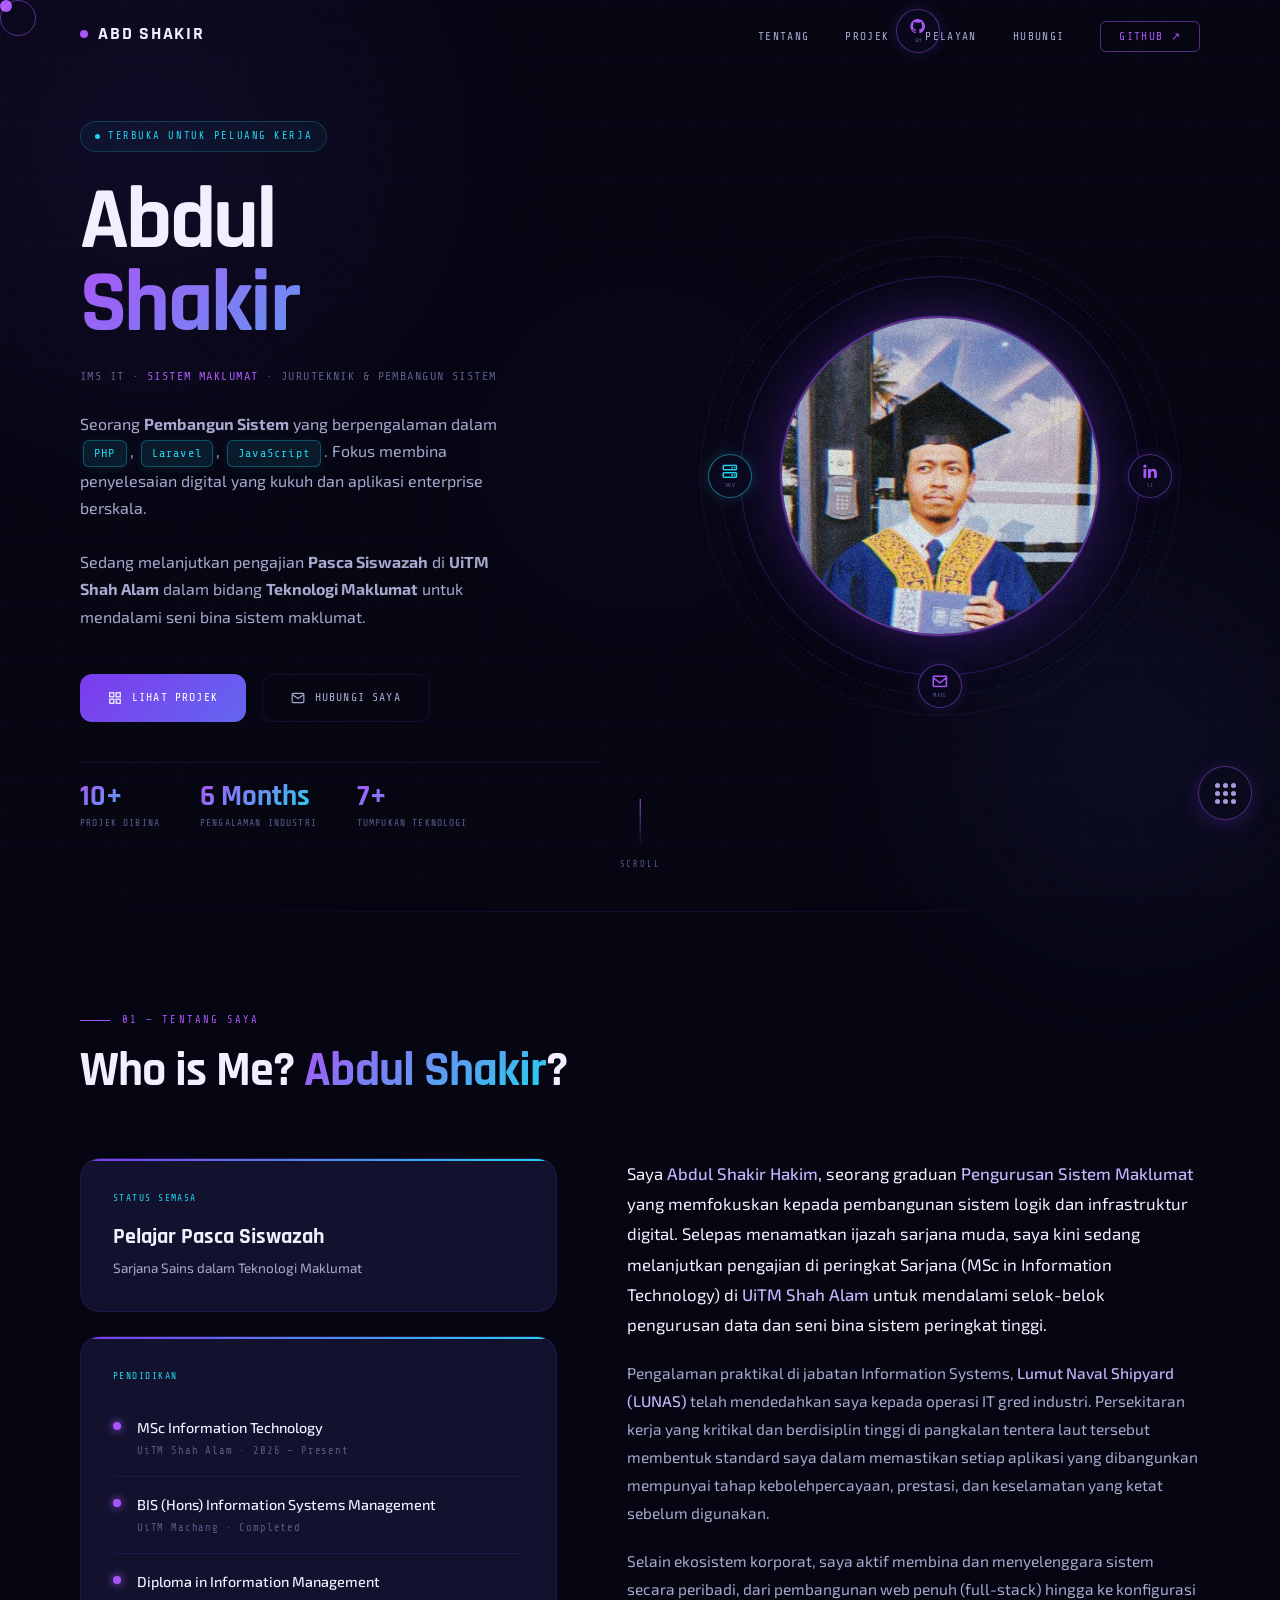
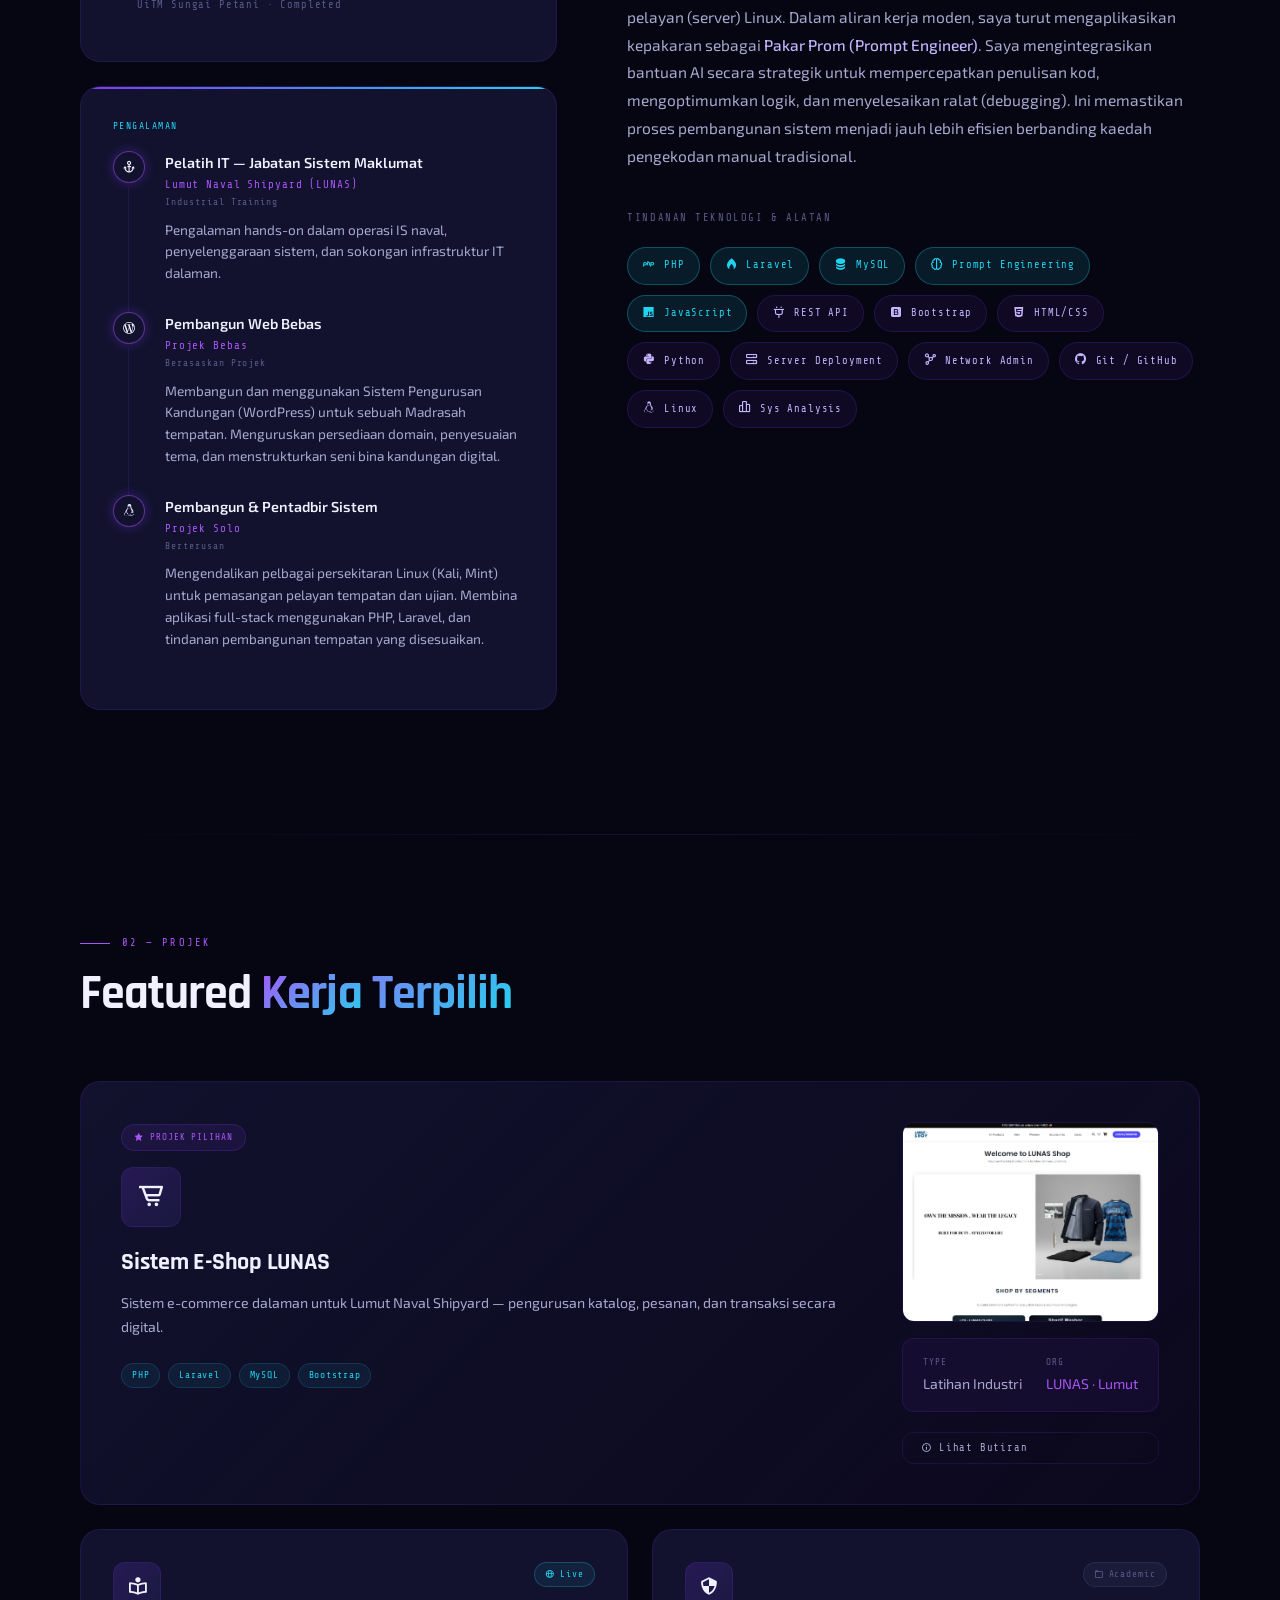
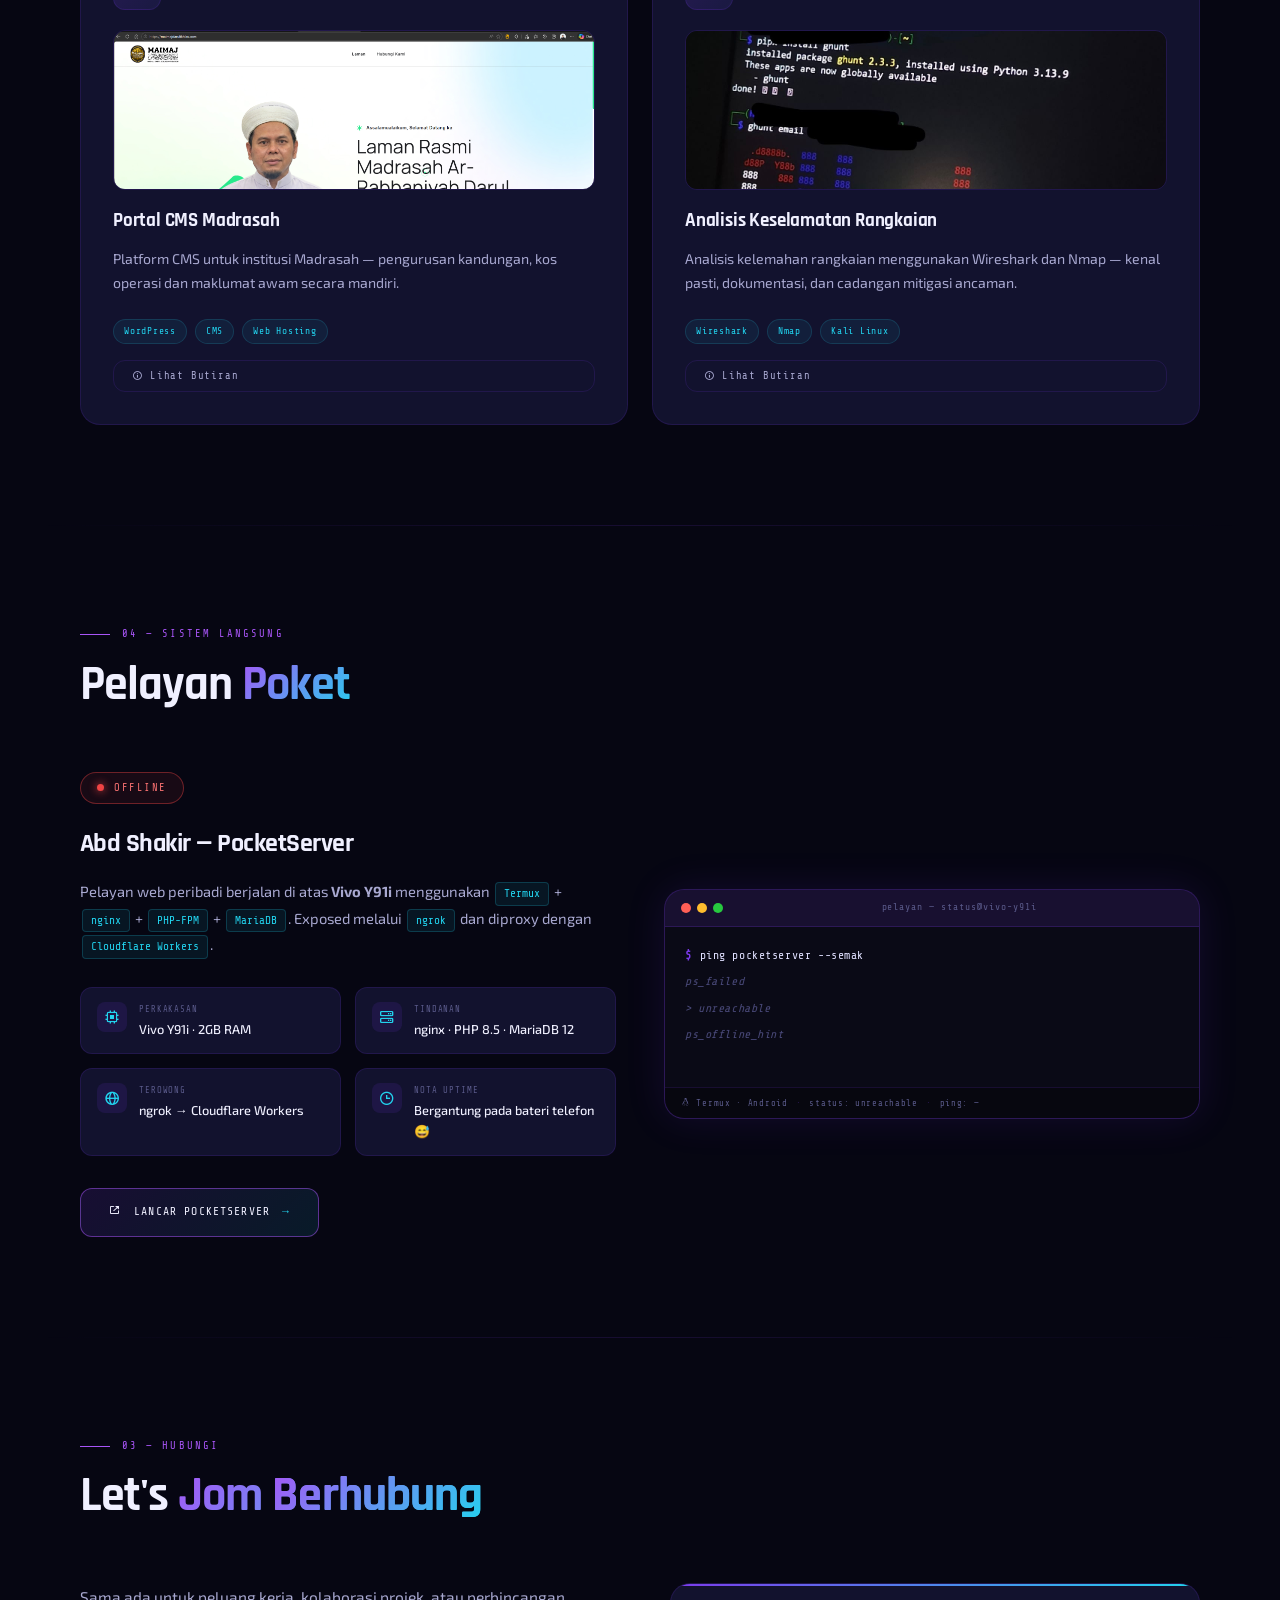
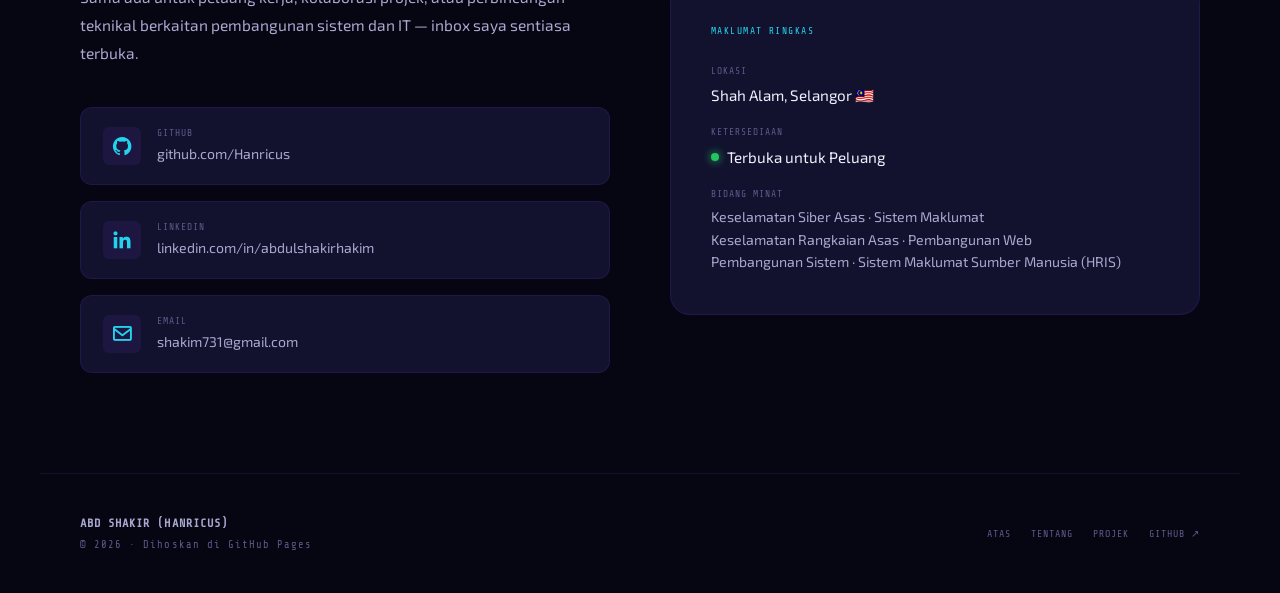
==== commit 8a7120be: "Another one ?" ====
--- a/index - Copy.html
+++ b/index - Copy.html
@@ -148,22 +148,44 @@
               <img src="images/Shakir.jpg" alt="Abd Shakir" class="avatar-img" />
             </div>
 
-            <div class="avatar-badge badge-top-right">
-              <span class="avatar-badge-icon"><i class="bx bxs-zap"></i></span>
-              <span data-i18n="badge_technician">Technician · LUNAS</span>
-            </div>
-            <div class="avatar-badge badge-bottom-left">
-              <span class="avatar-badge-icon"><i class="bx bxs-graduation"></i></span>
-              <span data-i18n="badge_education">IMS IT · UiTM</span>
-            </div>
-            <div class="avatar-badge badge-bottom-right">
-              <span class="avatar-badge-icon"><i class="bx bx-laptop"></i></span>
-              <span data-i18n="badge_freelancer">Freelancer · Solo Projects</span>
-            </div>
-            <div class="avatar-badge badge-top-left">
-              <span class="avatar-badge-icon"><i class="bx bxs-flame"></i></span>
-              <span data-i18n="badge_dev">PHP System Dev</span>
-            </div>
+            <div class="orbit-links-wrap">
+
+            <!-- GitHub -->
+            <a href="https://github.com/Hanricus"
+              target="_blank" rel="noopener noreferrer"
+              class="orbit-link"
+              data-tip="GitHub">
+              <i class="bx bxl-github"></i>
+              <span class="orbit-link-label">GH</span>
+            </a>
+
+            <!-- LinkedIn -->
+            <a href="https://www.linkedin.com/in/abdulshakirhakim"
+              target="_blank" rel="noopener noreferrer"
+              class="orbit-link"
+              data-tip="LinkedIn">
+              <i class="bx bxl-linkedin"></i>
+              <span class="orbit-link-label">LI</span>
+            </a>
+
+            <!-- Email -->
+            <a href="mailto:shakim731@gmail.com"
+              class="orbit-link"
+              data-tip="Email">
+              <i class="bx bx-envelope"></i>
+              <span class="orbit-link-label">MAIL</span>
+            </a>
+
+            <!-- PocketServer — warna lain -->
+            <a href="https://steep-bread-aef1.shakim731.workers.dev"
+              target="_blank" rel="noopener noreferrer"
+              class="orbit-link server"
+              data-tip="Server">
+              <i class="bx bx-server"></i>
+              <span class="orbit-link-label">SRV</span>
+            </a>
+
+          </div>
 
           </div>
         </div>
